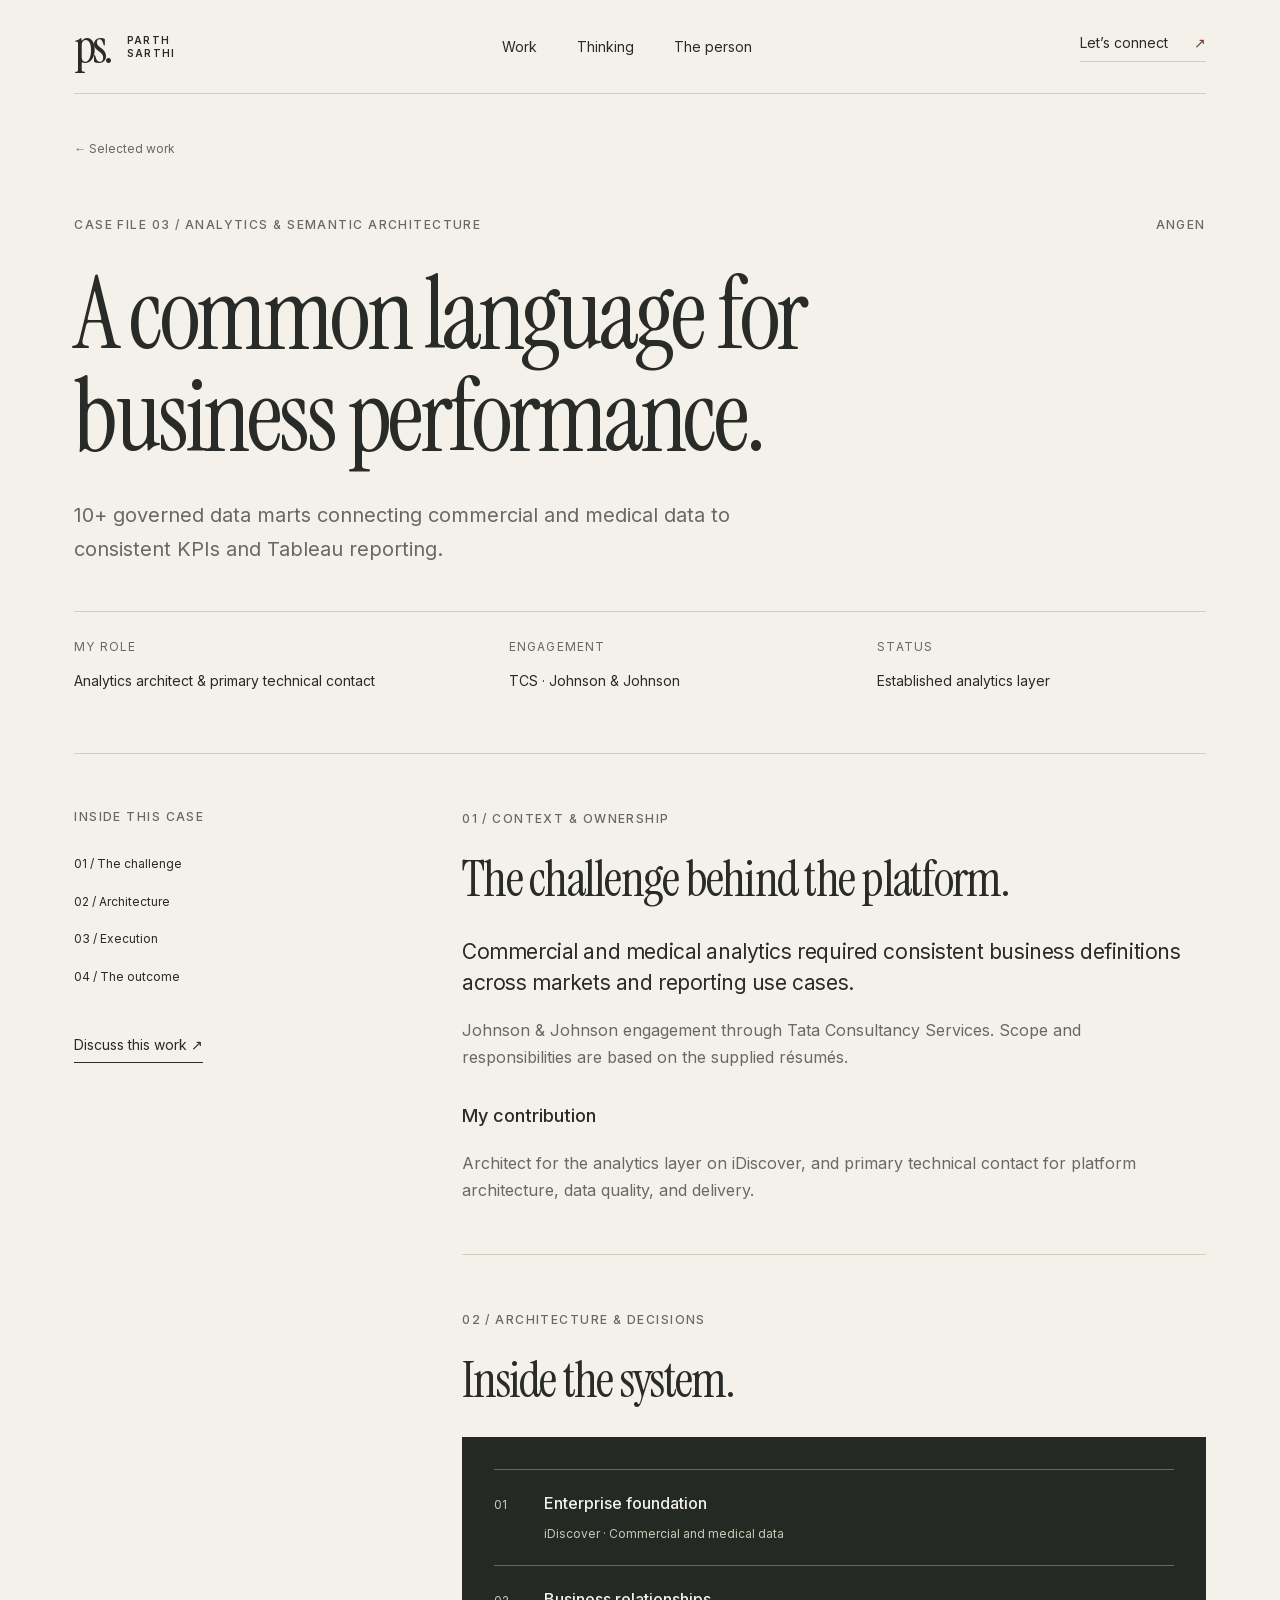
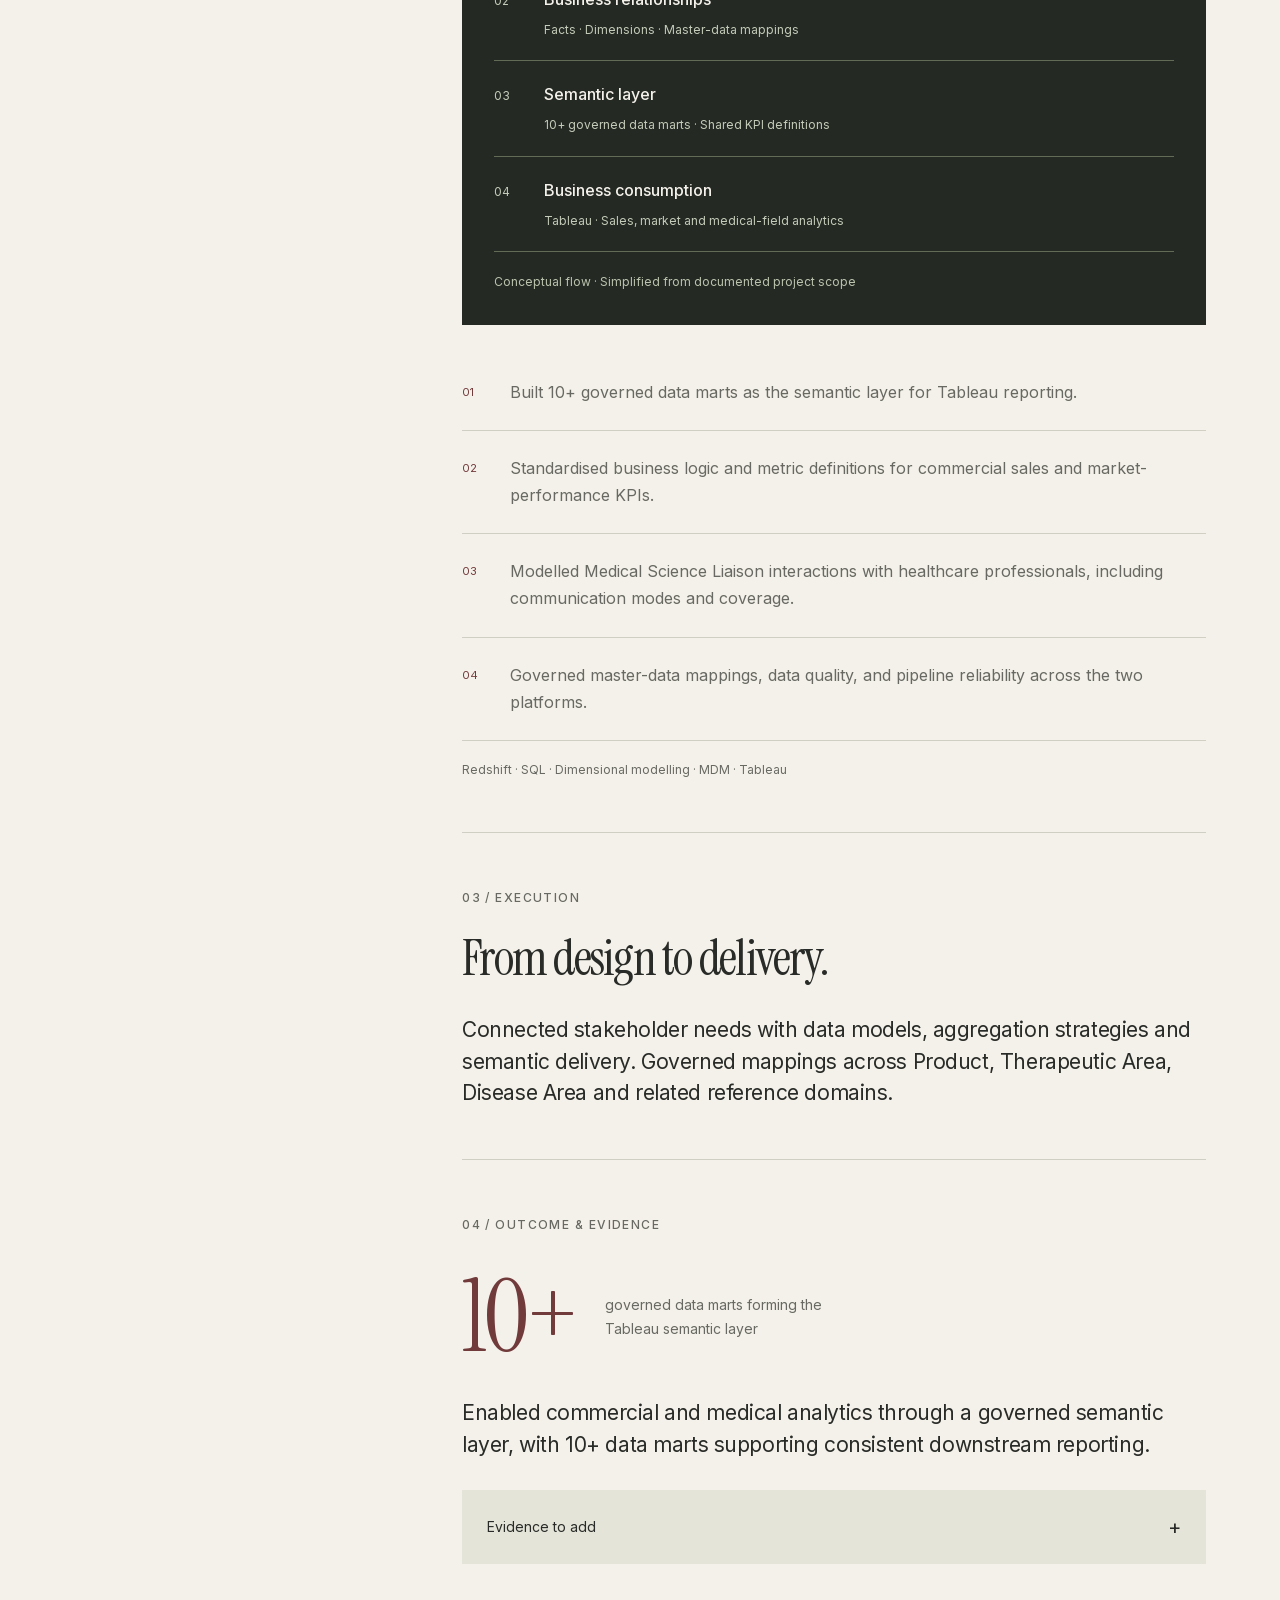
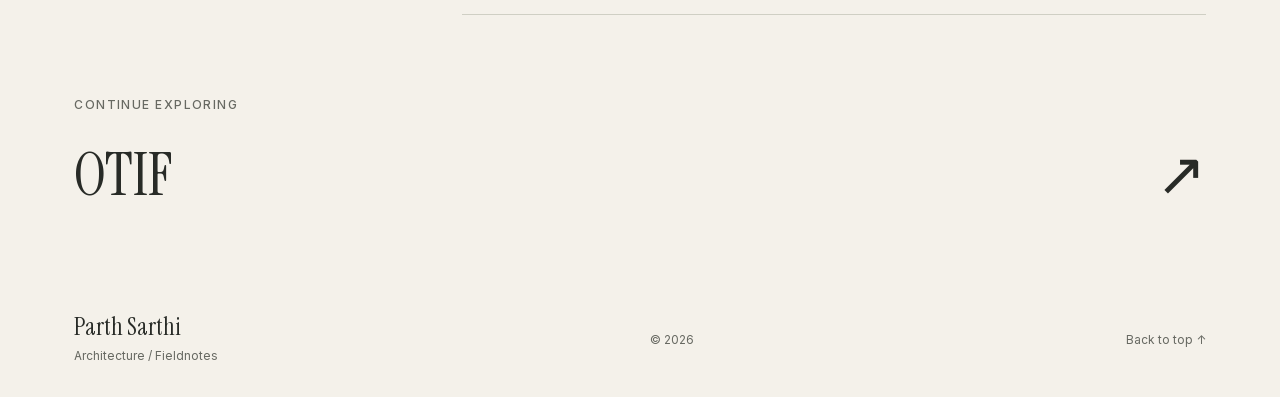
==== work/angen/index.html @ 6d257810 "Create editorial architecture portfolio with permanent case studies and content system" ====
<!doctype html>
<html lang="en"><head><meta charset="utf-8"><meta name="viewport" content="width=device-width, initial-scale=1"><title>AnGen — A common language for business performance.</title><meta name="description" content="10+ governed data marts connecting commercial and medical data to consistent KPIs and Tableau reporting."><meta name="theme-color" content="#f4f1ea"><link rel="canonical" href="https://parth-sarthi-portfolio.parthsarthi2928.chatgpt.site/work/angen/"><meta property="og:type" content="website"><meta property="og:title" content="AnGen — A common language for business performance."><meta property="og:description" content="10+ governed data marts connecting commercial and medical data to consistent KPIs and Tableau reporting."><meta property="og:url" content="https://parth-sarthi-portfolio.parthsarthi2928.chatgpt.site/work/angen/"><meta name="twitter:card" content="summary"><meta name="twitter:title" content="AnGen — A common language for business performance."><meta name="twitter:description" content="10+ governed data marts connecting commercial and medical data to consistent KPIs and Tableau reporting."><link rel="icon" href="../../assets/favicon.svg" type="image/svg+xml"><link rel="preload" href="../../assets/fonts/instrument-serif.woff2" as="font" type="font/woff2" crossorigin><link rel="stylesheet" href="../../styles.css"><script type="application/ld+json">{"@context": "https://schema.org", "@type": "Article", "headline": "AnGen \u2014 A common language for business performance.", "description": "10+ governed data marts connecting commercial and medical data to consistent KPIs and Tableau reporting.", "url": "https://parth-sarthi-portfolio.parthsarthi2928.chatgpt.site/work/angen/", "author": {"@type": "Person", "name": "Parth Sarthi", "url": "https://parth-sarthi-portfolio.parthsarthi2928.chatgpt.site"}}</script><script src="../../script.js" defer></script><noscript><style>.mobile-menu[hidden]{display:flex!important;position:static;flex-direction:column;gap:12px;padding:20px 0;width:100%}.site-header{flex-wrap:wrap}.menu-toggle,.gallery-controls,.credential-filters{display:none!important}@media(min-width:761px){.mobile-menu[hidden]{display:none!important}}</style></noscript></head><body><a class="skip-link" href="#main">Skip to content</a><header class="site-header wrap"><a class="brand" href="../../index.html" aria-label="Parth Sarthi home"><span class="monogram">ps.</span><span>PARTH<br>SARTHI</span></a><nav class="desktop-nav" aria-label="Main navigation"><a href="../../index.html#selected-work">Work</a><a href="../../index.html#architecture">Thinking</a><a href="../../index.html#person">The person</a></nav><div class="header-end"><a href="mailto:parthsarthi2928@gmail.com" class="header-contact">Let’s connect <span>↗</span></a><button class="menu-toggle" type="button" aria-controls="mobile-menu" aria-expanded="false">Menu <span>+</span></button></div><nav id="mobile-menu" class="mobile-menu" aria-label="Mobile navigation" hidden><a href="../../index.html#selected-work">Selected work</a><a href="../../index.html#architecture">Architectural thinking</a><a href="../../index.html#leadership">Leadership</a><a href="../../index.html#person">The person</a><a href="../../index.html#contact">Contact</a><a href="../../assets/Parth-Sarthi-Resume.pdf">Read résumé ↗</a></nav></header><main id="main"><div class="reading-progress" aria-hidden="true"></div><section class="case-hero wrap"><a class="back-link" href="../../index.html#selected-work">← Selected work</a><div class="case-hero-top"><span class="eyebrow">CASE FILE 03 / Analytics &amp; semantic architecture</span><span class="eyebrow">AnGen</span></div><h1>A common language for business performance.</h1><p class="case-summary">10+ governed data marts connecting commercial and medical data to consistent KPIs and Tableau reporting.</p><dl class="case-meta"><div><dt>MY ROLE</dt><dd>Analytics architect &amp; primary technical contact</dd></div><div><dt>ENGAGEMENT</dt><dd>TCS · Johnson & Johnson</dd></div><div><dt>STATUS</dt><dd>Established analytics layer</dd></div></dl></section><div class="case-body wrap"><aside class="case-index"><span class="eyebrow">INSIDE THIS CASE</span><nav aria-label="Case study sections"><a href="#context">01 / The challenge</a><a href="#architecture">02 / Architecture</a><a href="#execution">03 / Execution</a><a href="#impact">04 / The outcome</a></nav><a class="text-link" href="mailto:parthsarthi2928@gmail.com">Discuss this work ↗</a></aside><article class="case-content"><section id="context"><span class="eyebrow">01 / CONTEXT & OWNERSHIP</span><h2>The challenge behind the platform.</h2><p class="large-copy">Commercial and medical analytics required consistent business definitions across markets and reporting use cases.</p><p>Johnson &amp; Johnson engagement through Tata Consultancy Services. Scope and responsibilities are based on the supplied résumés.</p><h3>My contribution</h3><p>Architect for the analytics layer on iDiscover, and primary technical contact for platform architecture, data quality, and delivery.</p></section><section id="architecture"><span class="eyebrow">02 / ARCHITECTURE & DECISIONS</span><h2>Inside the system.</h2><figure class="case-diagram"><div class="case-flow-step"><span>01</span><div><strong>Enterprise foundation</strong><small>iDiscover · Commercial and medical data</small></div></div><div class="case-flow-step"><span>02</span><div><strong>Business relationships</strong><small>Facts · Dimensions · Master-data mappings</small></div></div><div class="case-flow-step"><span>03</span><div><strong>Semantic layer</strong><small>10+ governed data marts · Shared KPI definitions</small></div></div><div class="case-flow-step"><span>04</span><div><strong>Business consumption</strong><small>Tableau · Sales, market and medical-field analytics</small></div></div><figcaption>Conceptual flow · Simplified from documented project scope</figcaption></figure><div class="decision-list"><article><span>01</span><p>Built 10+ governed data marts as the semantic layer for Tableau reporting.</p></article><article><span>02</span><p>Standardised business logic and metric definitions for commercial sales and market-performance KPIs.</p></article><article><span>03</span><p>Modelled Medical Science Liaison interactions with healthcare professionals, including communication modes and coverage.</p></article><article><span>04</span><p>Governed master-data mappings, data quality, and pipeline reliability across the two platforms.</p></article></div><p class="case-stack">Redshift · SQL · Dimensional modelling · MDM · Tableau</p></section><section id="execution"><span class="eyebrow">03 / EXECUTION</span><h2>From design to delivery.</h2><p class="large-copy">Connected stakeholder needs with data models, aggregation strategies and semantic delivery. Governed mappings across Product, Therapeutic Area, Disease Area and related reference domains.</p></section><section id="impact"><span class="eyebrow">04 / OUTCOME & EVIDENCE</span><div class="case-impact"><strong>10+</strong><span>governed data marts forming the Tableau semantic layer</span></div><p class="large-copy">Enabled commercial and medical analytics through a governed semantic layer, with 10+ data marts supporting consistent downstream reporting.</p><details class="evidence-gap"><summary>Evidence to add <span>+</span></summary><p>This case reflects the supplied résumé. The next layer of evidence:</p><ul><li>Markets, active users and reporting teams</li><li>An anonymised KPI or semantic-model example</li><li>Reporting time saved and adoption evidence</li></ul></details></section></article></div><section class="next-case wrap"><span class="eyebrow">CONTINUE EXPLORING</span><a href="../otif/"><span>OTIF</span><span>↗</span></a></section>
</main><footer class="site-footer wrap"><a class="footer-brand" href="../../index.html">Parth Sarthi<span>Architecture / Fieldnotes</span></a><span>© <span data-year>2026</span></span><a href="#main">Back to top ↑</a></footer></body></html>
---- styles.css ----
@font-face {
  font-family:Instrument Serif;
  src:url('assets/fonts/instrument-serif.woff2') format('woff2');
  font-weight:400;
  font-style:normal;
  font-display:swap
}
@font-face {
  font-family:Instrument Serif;
  src:url('assets/fonts/instrument-serif-italic.woff2') format('woff2');
  font-weight:400;
  font-style:italic;
  font-display:swap
}
@font-face {
  font-family:Inter;
  src:url('assets/fonts/inter.woff2') format('woff2');
  font-weight:100 900;
  font-style:normal;
  font-display:swap
}
:root {
  --paper:#f4f1ea;
  --ink:#282b27;
  --muted:#676962;
  --line:#cfcfc4;
  --accent:#713a3b;
  --pale:#e5e4d9;
  --dark:#242923;
  --serif:'Instrument Serif',Georgia,serif;
  --sans:Inter,'Helvetica Neue',Arial,sans-serif;
  --gutter:clamp(24px,5.8vw,100px);
  --max:1400px
}
* {
  box-sizing:border-box
}
html {
  scroll-behavior:smooth;
  scroll-padding-top:32px
}
body {
  background:var(--paper);
  color:var(--ink);
  margin:0;
  font-family:var(--sans);
  font-size:16px;
  line-height:1.7;
  -webkit-font-smoothing:antialiased
}
a {
  color:inherit;
  text-decoration:none
}
button {
  font:inherit;
  color:inherit;
  cursor:pointer
}
button,a {
  touch-action:manipulation
}
button:disabled {
  opacity:.4;
  cursor:default
}
img {
  display:block;
  max-width:100%;
  height:auto
}
h1,h2,h3,h4,p,figure {
  margin:0
}
h1,h2,h3 {
  font-weight:400
}
h1,h2 {
  font-family:var(--serif);
  letter-spacing:-.035em;
  line-height:1.02
}
em {
  font-weight:400
}
p {
  max-width:70ch
}
a:focus-visible,button:focus-visible,summary:focus-visible,[tabindex]:focus-visible {
  outline:2px solid var(--accent);
  outline-offset:6px
}
::selection {
  background:#d9bbad;
  color:var(--ink)
}
[hidden] {
  display:none!important
}
.wrap {
  max-width:var(--max);
  width:calc(100% - var(--gutter)*2);
  margin-inline:auto
}
.eyebrow {
  font-size:11px;
  line-height:1.5;
  letter-spacing:.12em;
  font-weight:500;
  text-transform:uppercase
}
.site-header {
  display:flex;
  align-items:center;
  justify-content:space-between;
  padding:27px 0;
  gap:30px;
  border-bottom:1px solid var(--line);
  position:relative;
  z-index:20
}
.brand {
  display:flex;
  align-items:center;
  gap:16px
}
.monogram {
  font-family:var(--serif);
  font-size:49px;
  letter-spacing:-.07em;
  line-height:.8
}
.brand>span:last-child {
  font-size:10px;
  line-height:1.3;
  letter-spacing:.12em;
  font-weight:600
}
.desktop-nav {
  display:flex;
  gap:40px;
  font-size:13px
}
.desktop-nav a {
  position:relative
}
.desktop-nav a::after {
  content:'';
  position:absolute;
  bottom:-6px;
  left:0;
  width:0;
  height:1px;
  background:var(--accent);
  transition:width .2s
}
.desktop-nav a:hover::after {
  width:100%
}
.header-contact {
  font-size:13px;
  border-bottom:1px solid var(--line);
  padding-bottom:6px
}
.header-contact span {
  padding-left:22px;
  color:var(--accent)
}
.header-end {
  display:flex;
  gap:20px;
  align-items:center
}
.menu-toggle {
  display:none
}
.hero {
  padding-top:35px
}
.hero-index {
  display:flex;
  justify-content:space-between;
  gap:25px;
  color:var(--muted)
}
.hero-index>.eyebrow:last-child {
  font-size:10px
}
.hero-layout {
  display:grid;
  grid-template-columns:1.65fr 1fr;
  gap:7%;
  align-items:center;
  padding-top:48px
}
.hero h1 {
  font-size:clamp(76px,8.9vw,142px);
  line-height:.91;
  letter-spacing:-.035em;
  max-width:800px
}
.hero h1 em {
  color:var(--accent)
}
.hero-description {
  display:flex;
  gap:25px;
  align-items:flex-start;
  margin:35px 0 28px;
  max-width:545px
}
.small-rule {
  width:34px;
  height:1px;
  background:var(--accent);
  flex-shrink:0;
  margin-top:13px
}
.hero-description p {
  font-size:16px;
  color:var(--muted);
  line-height:1.75
}
.hero-actions {
  display:flex;
  align-items:center;
  gap:30px;
  margin-left:59px
}
.button {
  display:inline-flex;
  align-items:center;
  justify-content:space-between;
  gap:45px;
  padding:15px 20px;
  font-size:13px;
  line-height:1.4;
  min-height:48px;
  transition:background .2s,transform .2s
}
.button.dark {
  background:var(--ink);
  color:var(--paper)
}
.button.light {
  background:var(--paper);
  color:var(--ink)
}
.button:hover {
  transform:translateY(-2px)
}
.button.dark:hover {
  background:var(--accent)
}
.text-link {
  font-size:13px;
  border-bottom:1px solid currentColor;
  display:inline-flex;
  gap:28px;
  align-items:center;
  padding:7px 0;
  line-height:1.5
}
.text-link:hover {
  color:var(--accent)
}
.hero-aside {
  padding-top:12px
}
.portrait-slot {
  aspect-ratio:4/5;
  background:var(--pale);
  padding:25px;
  display:flex;
  flex-direction:column;
  justify-content:space-between;
  position:relative;
  overflow:hidden;
  border-top:1px solid #b9bbad;
  border-bottom:1px solid #b9bbad
}
.slot-top {
  display:flex;
  justify-content:space-between;
  font-size:9px;
  color:var(--muted);
  gap:10px
}
.slot-top .eyebrow {
  font-size:9px
}
.portrait-monogram {
  position:absolute;
  inset:0;
  display:flex;
  align-items:center;
  justify-content:center;
  font-family:var(--serif);
  font-size:clamp(140px,21vw,330px);
  line-height:1;
  color:#bec1b1;
  letter-spacing:-.18em;
  transform:translateX(-.06em)
}
.portrait-monogram>span {
  font-style:italic;
  transform:translateY(.12em)
}
.slot-bottom {
  z-index:1;
  display:flex;
  align-items:flex-end;
  justify-content:space-between;
  gap:15px
}
.slot-bottom p {
  font-family:var(--serif);
  font-size:27px;
  line-height:1.12
}
.placeholder-label {
  font-size:8px;
  letter-spacing:.1em;
  line-height:1.6;
  max-width:120px;
  color:var(--muted)
}
.hero-role {
  display:flex;
  gap:25px;
  align-items:flex-start;
  padding:20px 0
}
.hero-role .eyebrow {
  font-size:9px;
  max-width:85px;
  padding-top:3px
}
.hero-role p {
  font-size:12px;
  line-height:1.65
}
.hero-role p span {
  color:var(--muted)
}
.hero-foot {
  display:flex;
  justify-content:space-between;
  align-items:flex-end;
  padding:48px 0 30px
}
.hero-foot>p {
  font-size:11px;
  line-height:1.6;
  color:var(--muted)
}
.scroll-cue {
  display:flex;
  align-items:center;
  gap:36px
}
.scroll-cue>span:last-child {
  font-size:25px
}
.scroll-cue .eyebrow {
  font-size:9px
}
.evidence-band {
  border-top:1px solid var(--line);
  border-bottom:1px solid var(--line);
  margin-top:0
}
.evidence-grid {
  display:grid;
  grid-template-columns:repeat(3,1fr);
  padding:33px 0
}
.evidence-grid>div {
  display:flex;
  align-items:center;
  gap:25px;
  padding-right:30px
}
.evidence-grid>div+div {
  border-left:1px solid var(--line);
  padding-left:35px
}
.evidence-grid strong {
  font-family:var(--serif);
  font-size:55px;
  line-height:1;
  letter-spacing:-.035em;
  font-weight:400;
  white-space:nowrap
}
.evidence-grid strong span {
  font-size:.65em;
  color:var(--accent)
}
.evidence-grid p {
  font-size:11px;
  line-height:1.6;
  color:var(--muted)
}
.section {
  padding-top:115px;
  padding-bottom:115px
}
.section-heading {
  display:grid;
  grid-template-columns:.8fr 2fr 1fr;
  gap:35px;
  align-items:start;
  margin-bottom:55px
}
.section-heading>.eyebrow {
  color:var(--muted);
  padding-top:12px
}
.section-heading h2 {
  font-size:clamp(43px,4.7vw,74px)
}
.section-heading h2 em {
  color:var(--accent)
}
.section-heading>p {
  font-size:13px;
  color:var(--muted);
  padding-top:12px;
  line-height:1.8
}
.project-feature {
  display:grid;
  grid-template-columns:1fr 1.05fr;
  gap:55px;
  border-top:1px solid var(--line);
  padding:40px 0 50px;
  align-items:center
}
.project-feature:nth-of-type(even) {
  grid-template-columns:1.05fr 1fr
}
.project-feature:nth-of-type(even) .project-graphic {
  order:2
}
.project-feature:nth-of-type(even) .project-info {
  order:1
}
.project-info {
  padding:20px 0
}
.project-kicker {
  display:flex;
  align-items:center;
  gap:18px;
  color:var(--muted)
}
.project-kicker>span:first-child {
  font-family:var(--serif);
  font-size:24px;
  color:var(--accent)
}
.project-kicker .eyebrow {
  font-size:10px
}
.project-info h3 {
  font-family:var(--serif);
  font-size:clamp(36px,3.6vw,56px);
  letter-spacing:-.025em;
  line-height:1.08;
  margin:23px 0
}
.project-info>p {
  font-size:14px;
  color:var(--muted);
  max-width:460px;
  line-height:1.8
}
.project-info .project-name {
  font-size:11px;
  letter-spacing:.04em;
  margin:25px 0 12px;
  color:var(--ink)
}
.project-info .text-link {
  margin-top:8px
}
.project-graphic {
  min-height:370px;
  aspect-ratio:1.22;
  position:relative;
  display:flex;
  flex-direction:column;
  justify-content:center;
  padding:32px;
  overflow:hidden
}
.graphic-label {
  position:absolute;
  top:24px;
  left:28px;
  font-size:9px;
  letter-spacing:.1em
}
.graphic-caption {
  position:absolute;
  bottom:20px;
  left:28px;
  font-size:9px;
  color:inherit;
  opacity:.8
}
.graphic-platform {
  background:var(--dark);
  color:var(--paper)
}
.platform-map {
  display:grid;
  grid-template-columns:1fr 26px 1.2fr;
  gap:12px;
  align-items:center
}
.domain-stack {
  display:flex;
  flex-direction:column;
  gap:12px
}
.domain-stack span {
  border-bottom:1px solid #64695e;
  padding:10px 0;
  font-size:11px;
  color:#d7d8cd
}
.platform-core {
  border:1px solid #73786b;
  padding:26px 15px;
  text-align:center
}
.platform-core strong {
  font-family:var(--serif);
  font-size:34px;
  font-weight:400
}
.platform-core p {
  font-size:10px;
  margin-top:10px;
  color:#cbcec0
}
.flow-arrow {
  color:#b6bea5
}
.platform-out {
  border-top:1px solid #73786b;
  margin-top:22px;
  padding-top:18px;
  display:flex;
  justify-content:space-between;
  font-size:11px;
  color:#d7d8cd
}
.graphic-modern {
  background:#d7dccf;
  color:var(--ink)
}
.modern-line {
  position:relative;
  padding:15px 0
}
.modern-line>div {
  display:grid;
  grid-template-columns:34px 1fr;
  column-gap:16px;
  padding:17px 0;
  align-items:center;
  border-bottom:1px solid #aeb6a4
}
.modern-line>div>span {
  font-size:10px;
  color:var(--muted)
}
.modern-line strong {
  font-family:var(--serif);
  font-size:32px;
  font-weight:400;
  line-height:1.1
}
.modern-line small {
  grid-column:2;
  font-size:10px;
  color:var(--muted);
  margin-top:8px
}
.modern-line>div:last-child {
  border:0;
  color:var(--accent)
}
.graphic-analytics {
  background:#e4d7ce;
  color:#4e3933
}
.semantic-map {
  text-align:center
}
.semantic-map>p {
  font-size:11px;
  margin-bottom:20px
}
.semantic-marts {
  display:grid;
  grid-template-columns:repeat(5,1fr);
  gap:7px;
  margin:0 auto;
  width:90%;
  max-width:330px
}
.semantic-marts span {
  height:40px;
  border:1px solid #bda294;
  display:flex;
  align-items:center;
  justify-content:center;
  font-family:var(--serif);
  font-size:19px
}
.semantic-map>strong {
  font-family:var(--serif);
  font-size:55px;
  line-height:1;
  display:block;
  font-weight:400;
  margin-top:22px
}
.semantic-map>small {
  font-size:10px
}
.secondary-work {
  display:grid;
  grid-template-columns:1fr 2fr auto;
  align-items:center;
  gap:25px;
  border-top:1px solid var(--line);
  border-bottom:1px solid var(--line);
  padding:28px 0
}
.secondary-work .eyebrow {
  font-size:9px;
  color:var(--muted)
}
.secondary-work>span:nth-child(2) {
  font-family:var(--serif);
  font-size:27px;
  line-height:1.2
}
.secondary-work>span:last-child {
  font-size:27px;
  color:var(--accent)
}
.systems-section {
  background:var(--dark);
  color:var(--paper)
}
.systems-section .section-heading>.eyebrow,.systems-section .section-heading>p {
  color:#bcc1b4
}
.systems-section .section-heading h2 em {
  color:#c8cfb9
}
.system-explorer {
  display:grid;
  grid-template-columns:.95fr 1.25fr;
  gap:9%;
  margin-top:65px
}
.system-steps {
  display:flex;
  flex-direction:column
}
.system-steps a {
  display:grid;
  grid-template-columns:30px 1fr 20px;
  align-items:center;
  column-gap:16px;
  border-top:1px solid #5a6153;
  padding:22px 0;
  transition:color .2s,opacity .2s
}
.system-steps a:last-child {
  border-bottom:1px solid #5a6153
}
.system-steps a>span {
  font-size:10px;
  color:#bfc5b4;
  grid-row:1/3
}
.system-steps strong {
  font-family:var(--serif);
  font-weight:400;
  font-size:35px;
  line-height:1.1
}
.system-steps small {
  grid-column:2;
  font-size:11px;
  color:#bfc5b4;
  margin-top:7px
}
.system-steps b {
  grid-column:3;
  grid-row:1/3;
  font-weight:400;
  color:#bfc5b4;
  font-size:21px
}
.system-steps a[aria-current=true] {
  color:#e3e9d4
}
.system-steps a[aria-current=true] b {
  transform:rotate(45deg)
}
.system-explorer.enhanced .system-steps a:not([aria-current=true]) {
  opacity:.55
}
.system-explorer.enhanced .system-steps a:hover {
  opacity:1
}
.system-panels {
  min-height:395px
}
.system-panels article {
  padding:22px 0 35px;
  border-top:1px solid #5a6153
}
.system-panels .eyebrow {
  font-size:10px;
  color:#bdc5b0
}
.system-panels h3 {
  font-family:var(--serif);
  font-size:44px;
  line-height:1.08;
  margin:27px 0 23px;
  letter-spacing:-.015em
}
.system-panels article>p {
  font-size:14px;
  color:#c2c8ba;
  line-height:1.85
}
.mini-flow {
  display:flex;
  gap:12px;
  align-items:center;
  margin:35px 0;
  justify-content:space-between;
  font-size:11px
}
.mini-flow>span:nth-child(odd) {
  border:1px solid #626b56;
  padding:12px 10px;
  flex:1;
  text-align:center
}
.tool-context {
  font-size:11px!important;
  padding-top:15px;
  border-top:1px solid #5a6153
}
.tool-context>span {
  color:#aeb8a2;
  font-size:10px
}
.diagram-note {
  font-size:10px;
  color:#b1b9a6;
  margin-top:32px
}
.leadership .section-heading {
  grid-template-columns:.8fr 3.2fr
}
.leadership-layout {
  display:grid;
  grid-template-columns:1fr 1fr;
  gap:10%;
  margin-top:60px
}
.leadership-scale {
  border-top:1px solid var(--line);
  padding-top:25px
}
.leadership-scale>strong {
  font-family:var(--serif);
  font-size:150px;
  font-weight:400;
  line-height:1;
  letter-spacing:-.05em;
  display:block;
  margin-top:24px
}
.leadership-scale>strong>span {
  font-size:30px;
  letter-spacing:-.01em;
  margin-left:18px;
  color:var(--muted)
}
.leadership-scale>p {
  font-size:15px;
  max-width:290px;
  margin:14px 0
}
.scope-note {
  font-size:10px;
  color:var(--muted);
  display:block;
  margin-top:20px
}
.large-copy {
  font-size:22px;
  line-height:1.5;
  letter-spacing:-.02em
}
.leadership-copy>p:nth-child(2) {
  font-size:14px;
  color:var(--muted);
  margin-top:20px
}
.leadership-practices {
  margin-top:30px
}
.leadership-practices details {
  border-top:1px solid var(--line);
  padding:17px 0
}
.leadership-practices details:last-child {
  border-bottom:1px solid var(--line)
}
summary {
  cursor:pointer;
  list-style:none;
  display:flex;
  justify-content:space-between;
  align-items:center;
  gap:20px;
  font-size:14px
}
summary::-webkit-details-marker {
  display:none
}
summary>span {
  font-size:20px;
  font-weight:400
}
details[open]>summary>span {
  transform:rotate(45deg)
}
.leadership-practices details p {
  font-size:13px;
  color:var(--muted);
  padding:15px 25px 0 0
}
.journey {
  display:grid;
  grid-template-columns:repeat(4,1fr);
  gap:30px;
  margin-top:85px
}
.journey article {
  border-top:1px solid var(--line);
  padding-top:23px
}
.journey .eyebrow {
  color:var(--accent)
}
.journey h3 {
  font-size:15px;
  font-weight:500;
  line-height:1.4;
  margin:20px 0 12px
}
.journey p {
  font-size:12px;
  color:var(--muted);
  line-height:1.8
}
.person-section {
  background:#e8e6de
}
.person-section .section-heading {
  grid-template-columns:.8fr 3.2fr
}
.person-layout {
  display:grid;
  grid-template-columns:1fr 1fr;
  gap:10%;
  align-items:start;
  margin-top:55px
}
.academic-note {
  border-top:1px solid #c0c2b5;
  padding-top:20px
}
.academic-top {
  display:flex;
  justify-content:space-between;
  align-items:center
}
.academic-top .eyebrow {
  font-size:10px;
  color:var(--muted)
}
.academic-number {
  font-family:var(--serif);
  font-size:63px;
  color:var(--accent);
  line-height:1
}
.academic-note h3 {
  font-family:var(--serif);
  font-size:55px;
  line-height:1.07;
  letter-spacing:-.025em;
  margin:15px 0 25px
}
.academic-note>p {
  font-size:15px;
  color:var(--muted);
  line-height:1.8
}
.context-note {
  border-left:1px solid #a8ad9b;
  padding-left:23px;
  margin-top:30px
}
.context-note h4 {
  font-size:12px;
  font-weight:600;
  margin-bottom:12px
}
.context-note p {
  font-size:12px;
  color:var(--muted);
  margin-bottom:12px;
  line-height:1.8
}
.context-note .text-link {
  font-size:11px
}
.education-line {
  font-size:11px!important;
  border-top:1px solid #c0c2b5;
  margin-top:30px;
  padding-top:20px;
  line-height:1.9!important
}
.personal-fieldnote {
  padding-top:34px
}
.fieldnote-slot {
  aspect-ratio:3/2;
  background:#d4d4c6;
  display:flex;
  flex-direction:column;
  justify-content:space-between;
  padding:25px;
  border-left:1px solid #a4a896;
  color:#56604d
}
.fieldnote-slot>.eyebrow {
  font-size:9px
}
.fieldnote-slot>p {
  font-family:var(--serif);
  font-size:clamp(34px,4vw,60px);
  line-height:.98;
  letter-spacing:-.03em;
  padding:22px 0
}
.fieldnote-slot>div {
  display:flex;
  justify-content:space-between;
  gap:20px;
  align-items:flex-end
}
.fieldnote-slot .placeholder-label {
  max-width:220px;
  color:#58604f
}
.fieldnote-slot>div>span:last-child {
  font-size:10px
}
.personal-fieldnote h3 {
  font-family:var(--serif);
  font-size:34px;
  line-height:1.2;
  margin-top:28px
}
.fieldnote-intro {
  font-size:14px;
  color:var(--muted);
  margin-top:15px
}
.draft-note {
  font-size:10px;
  color:var(--muted);
  margin-top:22px;
  padding-left:15px;
  border-left:1px solid #a8ad9b;
  line-height:1.8
}
.learning .section-heading {
  grid-template-columns:.8fr 3.2fr
}
.gallery-toolbar {
  display:flex;
  align-items:center;
  justify-content:space-between;
  margin:55px 0 25px;
  gap:15px
}
.credential-filters {
  display:flex;
  gap:25px
}
.credential-filters button {
  border:0;
  background:none;
  padding:10px 0;
  font-size:12px;
  color:var(--muted);
  border-bottom:1px solid transparent
}
.credential-filters button[aria-pressed=true] {
  border-color:var(--accent);
  color:var(--accent)
}
.gallery-controls {
  display:flex;
  gap:10px
}
.gallery-controls button {
  background:none;
  border:1px solid var(--line);
  width:42px;
  height:42px;
  font-size:20px
}
.credential-gallery {
  display:flex;
  gap:25px;
  overflow-x:auto;
  scroll-snap-type:x mandatory;
  padding:0 0 22px;
  scrollbar-width:thin;
  scrollbar-color:#babcae transparent;
  overscroll-behavior-x:contain
}
.credential-card {
  flex:0 0 31.5%;
  min-width:250px;
  border-top:1px solid var(--ink);
  padding:24px 0 15px;
  scroll-snap-align:start;
  display:flex;
  flex-direction:column;
  min-height:260px
}
.credential-card>.eyebrow {
  font-size:10px;
  color:var(--muted)
}
.credential-card h3 {
  font-family:var(--serif);
  font-size:35px;
  line-height:1.1;
  margin:27px 0 20px;
  max-width:240px
}
.credential-card>p {
  font-size:11px;
  color:var(--muted);
  margin-top:auto
}
.credential-bottom {
  display:flex;
  justify-content:space-between;
  border-top:1px solid var(--line);
  padding-top:13px;
  margin-top:20px;
  font-size:10px;
  color:var(--muted)
}
.credential-status {
  font-size:10px;
  color:var(--muted);
  margin-top:15px
}
.contact-section {
  background:var(--accent);
  color:var(--paper);
  padding:55px 0 65px
}
.contact-top {
  display:flex;
  justify-content:space-between;
  gap:20px
}
.contact-top .eyebrow {
  font-size:10px;
  color:#ded2c6
}
.contact-section h2 {
  font-size:clamp(65px,8.4vw,130px);
  line-height:.98;
  margin:60px 0 50px
}
.contact-section h2 em {
  color:#dbc8b6
}
.contact-bottom {
  display:flex;
  align-items:center;
  justify-content:space-between;
  gap:35px
}
.contact-bottom>p {
  font-size:13px;
  color:#e3d6cb;
  line-height:1.8
}
.contact-bottom>div {
  display:flex;
  align-items:center;
  gap:35px
}
.contact-bottom .text-link:hover {
  color:#e3d6cb
}
.contact-email {
  display:inline-block;
  font-size:12px;
  margin-top:35px;
  color:#e3d6cb
}
.site-footer {
  display:flex;
  align-items:center;
  justify-content:space-between;
  gap:20px;
  padding:30px 0;
  font-size:11px;
  color:var(--muted)
}
.footer-brand {
  font-family:var(--serif);
  font-size:24px;
  line-height:1.2;
  color:var(--ink)
}
.footer-brand>span {
  display:block;
  font-family:var(--sans);
  font-size:9px;
  line-height:1.8;
  color:var(--muted);
  margin-top:3px
}
.skip-link {
  position:fixed;
  top:-90px;
  left:20px;
  background:var(--ink);
  color:white;
  padding:12px;
  z-index:100
}
.skip-link:focus {
  top:10px
}
.case-hero {
  padding:40px 0 60px
}
.back-link {
  font-size:12px;
  color:var(--muted)
}
.case-hero-top {
  display:flex;
  justify-content:space-between;
  gap:30px;
  margin-top:55px;
  color:var(--muted)
}
.case-hero h1 {
  font-size:clamp(65px,7.8vw,116px);
  max-width:1000px;
  margin:30px 0;
  line-height:1.02
}
.case-summary {
  font-size:20px;
  color:var(--muted);
  max-width:710px
}
.case-meta {
  display:grid;
  grid-template-columns:1.2fr 1fr 1fr;
  gap:40px;
  border-top:1px solid var(--line);
  padding-top:25px;
  margin:45px 0 0
}
.case-meta dt {
  font-size:10px;
  letter-spacing:.1em;
  color:var(--muted)
}
.case-meta dd {
  margin:12px 0 0;
  font-size:13px
}
.case-body {
  display:grid;
  grid-template-columns:1fr 2.6fr;
  gap:9%;
  border-top:1px solid var(--line)
}
.case-index {
  position:sticky;
  top:40px;
  align-self:start;
  padding-top:48px
}
.case-index>.eyebrow {
  font-size:10px;
  color:var(--muted)
}
.case-index nav {
  display:flex;
  flex-direction:column;
  gap:17px;
  margin:25px 0 40px;
  font-size:12px
}
.case-content>section {
  padding:50px 0;
  border-bottom:1px solid var(--line)
}
.case-content>section>.eyebrow {
  color:var(--muted);
  font-size:10px
}
.case-content h2 {
  font-size:50px;
  line-height:1.05;
  margin:22px 0 30px
}
.case-content h3 {
  font-size:18px;
  font-weight:500;
  margin:30px 0 15px
}
.case-content p {
  color:var(--muted);
  margin-top:18px
}
.case-content .large-copy {
  font-size:21px;
  color:var(--ink)
}
.case-diagram {
  background:var(--dark);
  color:var(--paper);
  padding:32px;
  margin:30px 0
}
.case-flow-step {
  display:grid;
  grid-template-columns:35px 1fr;
  gap:15px;
  border-top:1px solid #626b56;
  padding:20px 0
}
.case-flow-step>span {
  font-size:10px;
  color:#c4cbb8;
  padding-top:5px
}
.case-flow-step strong {
  font-size:16px;
  font-weight:500
}
.case-flow-step small {
  display:block;
  font-size:11px;
  color:#c4cbb8;
  margin-top:7px
}
.case-diagram figcaption {
  font-size:9px;
  color:#bbc3ad;
  border-top:1px solid #626b56;
  padding-top:20px
}
.decision-list article {
  display:grid;
  grid-template-columns:28px 1fr;
  gap:20px;
  padding:24px 0;
  border-bottom:1px solid var(--line)
}
.decision-list article>span {
  font-size:11px;
  color:var(--accent);
  padding-top:4px
}
.decision-list p {
  margin:0;
  font-size:15px
}
.case-stack {
  font-size:12px;
  line-height:1.9
}
.case-impact {
  display:flex;
  align-items:center;
  gap:30px;
  margin:30px 0
}
.case-impact strong {
  font-family:var(--serif);
  font-size:100px;
  line-height:1;
  font-weight:400;
  color:var(--accent);
  letter-spacing:-.04em
}
.case-impact span {
  font-size:14px;
  max-width:250px;
  color:var(--muted)
}
.evidence-gap {
  background:var(--pale);
  padding:20px 25px;
  margin-top:30px
}
.evidence-gap p,.evidence-gap li {
  font-size:13px;
  color:var(--muted)
}
.evidence-gap ul {
  padding-left:20px
}
.next-case {
  padding:75px 0
}
.next-case>.eyebrow {
  color:var(--muted)
}
.next-case>a {
  display:flex;
  justify-content:space-between;
  gap:30px;
  align-items:center;
  font-family:var(--serif);
  font-size:60px;
  line-height:1.1;
  margin-top:25px
}
.reading-progress {
  position:fixed;
  top:0;
  left:0;
  height:2px;
  background:var(--accent);
  width:0;
  z-index:50
}
.mobile-menu {
  display:none
}
@media(min-width:1500px) {
  .hero-layout {
    padding-top:65px
  }
  .hero h1 {
    font-size:145px
  }
  .hero-aside {
    max-width:425px
  }
  .hero-foot {
    padding-top:65px
  }
  .hero-description p {
    font-size:17px
  }
}
@media(max-width:1150px) {
  :root {
    --gutter:40px
  }
  .section-heading {
    grid-template-columns:.8fr 2.6fr
  }
  .section-heading>p {
    grid-column:2;
    max-width:480px;
    padding:0;
    margin-top:-15px
  }
  .hero h1 {
    font-size:clamp(70px,9.7vw,115px)
  }
  .hero-layout {
    gap:5%;
    grid-template-columns:1.5fr 1fr
  }
  .hero-index>.eyebrow:last-child {
    display:none
  }
  .hero-role {
    display:block
  }
  .hero-role .eyebrow {
    max-width:none
  }
  .hero-role p {
    margin-top:8px
  }
  .evidence-grid>div {
    gap:16px;
    padding-right:20px
  }
  .evidence-grid>div+div {
    padding-left:20px
  }
  .evidence-grid strong {
    font-size:46px
  }
  .evidence-grid p {
    font-size:10px
  }
  .project-feature,.project-feature:nth-of-type(even) {
    gap:35px;
    grid-template-columns:1fr 1fr
  }
  .project-graphic {
    min-height:340px;
    padding:26px;
    aspect-ratio:1
  }
  .project-info h3 {
    font-size:41px
  }
  .project-kicker .eyebrow {
    font-size:9px
  }
  .platform-core {
    padding:22px 9px
  }
  .platform-core strong {
    font-size:28px
  }
  .domain-stack span {
    font-size:10px
  }
  .system-explorer {
    gap:6%;
    grid-template-columns:1fr 1.15fr
  }
  .system-panels h3 {
    font-size:39px
  }
  .mini-flow {
    gap:7px;
    font-size:9px
  }
  .leadership-scale>strong {
    font-size:130px
  }
  .person-layout {
    gap:7%
  }
  .academic-note h3 {
    font-size:46px
  }
  .contact-bottom>div {
    gap:22px
  }
  .hero-description {
    gap:18px
  }
  .hero-actions {
    margin-left:52px;
    gap:20px
  }
  .journey {
    gap:22px
  }
  .case-body {
    gap:6%;
    grid-template-columns:1fr 2.7fr
  }
}
@media(max-width:760px) {
  :root {
    --gutter:24px
  }
  .site-header {
    padding:22px 0;
    gap:15px
  }
  .monogram {
    font-size:42px
  }
  .brand {
    gap:12px
  }
  .brand>span:last-child {
    font-size:9px
  }
  .desktop-nav {
    display:none
  }
  .header-contact {
    display:none
  }
  .menu-toggle {
    display:flex;
    align-items:center;
    gap:15px;
    background:none;
    border:0;
    padding:10px 0;
    font-size:12px;
    min-height:44px
  }
  .menu-toggle>span {
    font-size:21px;
    line-height:1
  }
  .menu-toggle[aria-expanded=true]>span {
    transform:rotate(45deg)
  }
  .mobile-menu:not([hidden]) {
    display:flex;
    flex-direction:column;
    position:absolute;
    top:100%;
    left:calc(-1*var(--gutter));
    right:calc(-1*var(--gutter));
    padding:20px var(--gutter) 30px;
    background:var(--paper);
    border-bottom:1px solid var(--line);
    box-shadow:0 18px 25px #2527220d
  }
  .mobile-menu a {
    padding:10px 0;
    border-bottom:1px solid var(--line);
    font-size:17px
  }
  .mobile-menu a:last-child {
    font-size:13px;
    padding-top:20px;
    border:0
  }
  .hero {
    padding-top:27px
  }
  .hero-index .eyebrow {
    font-size:9px;
    max-width:270px;
    line-height:1.7
  }
  .hero-layout {
    grid-template-columns:1fr;
    gap:35px;
    padding-top:30px
  }
  .hero h1 {
    font-size:clamp(74px,17.5vw,128px);
    line-height:.92;
    letter-spacing:-.04em
  }
  .hero-description {
    gap:15px;
    margin:27px 0 25px;
    max-width:470px
  }
  .small-rule {
    width:22px
  }
  .hero-description p {
    font-size:14px;
    line-height:1.8
  }
  .hero-actions {
    margin-left:37px;
    gap:27px
  }
  .button {
    gap:32px;
    font-size:12px;
    padding:14px 18px
  }
  .text-link {
    font-size:12px
  }
  .hero-aside {
    display:grid;
    grid-template-columns:1fr .82fr;
    align-items:end;
    gap:25px;
    padding-top:0
  }
  .portrait-slot {
    aspect-ratio:1.1;
    padding:15px;
    min-height:180px
  }
  .portrait-monogram {
    font-size:155px
  }
  .slot-top>.eyebrow {
    font-size:7px
  }
  .slot-top>span:last-child {
    display:none
  }
  .slot-bottom {
    display:block
  }
  .slot-bottom>p {
    font-size:19px
  }
  .slot-bottom .placeholder-label {
    display:block;
    font-size:6px;
    margin-top:7px;
    max-width:none
  }
  .hero-role {
    padding:0 0 3px
  }
  .hero-role .eyebrow {
    font-size:8px;
    line-height:1.7
  }
  .hero-role p {
    font-size:10px;
    line-height:1.8;
    margin-top:12px
  }
  .hero-foot {
    padding:28px 0 23px
  }
  .hero-foot>p {
    display:none
  }
  .scroll-cue {
    justify-content:space-between;
    width:100%
  }
  .scroll-cue>.eyebrow {
    font-size:8px
  }
  .scroll-cue>span:last-child {
    font-size:20px
  }
  .evidence-grid {
    padding:22px 0;
    gap:17px
  }
  .evidence-grid>div {
    display:block;
    padding:0!important;
    border:0!important
  }
  .evidence-grid strong {
    font-size:37px
  }
  .evidence-grid p {
    font-size:9px;
    line-height:1.65;
    margin-top:10px
  }
  .section {
    padding-top:72px;
    padding-bottom:72px
  }
  .section-heading,.leadership .section-heading,.person-section .section-heading,.learning .section-heading {
    grid-template-columns:1fr;
    gap:20px;
    margin-bottom:35px
  }
  .section-heading>.eyebrow {
    font-size:9px;
    padding:0
  }
  .section-heading h2 {
    font-size:clamp(40px,10vw,61px)
  }
  .section-heading>p {
    grid-column:auto;
    font-size:13px;
    padding:0;
    margin:0;
    max-width:440px
  }
  .project-feature,.project-feature:nth-of-type(even) {
    display:flex;
    flex-direction:column;
    gap:0;
    padding:25px 0 35px;
    align-items:stretch
  }
  .project-feature .project-graphic,.project-feature:nth-of-type(even) .project-graphic {
    order:0;
    aspect-ratio:1.35;
    min-height:270px;
    max-height:380px
  }
  .project-feature .project-info,.project-feature:nth-of-type(even) .project-info {
    order:1;
    padding:22px 0 0
  }
  .project-info h3 {
    font-size:36px;
    margin:15px 0 16px;
    max-width:460px
  }
  .project-info>p {
    font-size:13px
  }
  .project-info .project-name {
    font-size:10px;
    margin-top:19px
  }
  .project-kicker .eyebrow {
    font-size:9px
  }
  .project-kicker>span:first-child {
    font-size:21px
  }
  .graphic-label {
    top:17px;
    left:22px;
    font-size:8px
  }
  .graphic-caption {
    bottom:14px;
    left:22px;
    font-size:8px
  }
  .platform-map {
    max-width:390px;
    width:100%;
    margin-inline:auto
  }
  .platform-core strong {
    font-size:30px
  }
  .platform-core p {
    font-size:9px
  }
  .domain-stack span {
    font-size:10px;
    padding:7px 0
  }
  .platform-out {
    margin:20px auto 0;
    width:100%;
    max-width:390px;
    font-size:10px;
    padding-top:13px
  }
  .modern-line {
    padding:12px 0;
    max-width:400px;
    width:100%;
    margin:auto
  }
  .modern-line>div {
    padding:11px 0
  }
  .modern-line strong {
    font-size:27px
  }
  .modern-line small {
    font-size:9px;
    margin-top:4px
  }
  .semantic-marts {
    max-width:280px;
    gap:6px
  }
  .semantic-marts span {
    height:30px;
    font-size:16px
  }
  .semantic-map>p {
    font-size:10px;
    margin-bottom:14px
  }
  .semantic-map>strong {
    font-size:42px;
    margin-top:13px
  }
  .semantic-map>small {
    font-size:9px
  }
  .secondary-work {
    grid-template-columns:1fr auto;
    gap:12px;
    padding:24px 0
  }
  .secondary-work>.eyebrow {
    grid-column:1/-1;
    font-size:8px
  }
  .secondary-work>span:nth-child(2) {
    font-size:26px
  }
  .system-explorer {
    grid-template-columns:1fr;
    gap:30px;
    margin-top:30px
  }
  .system-explorer.enhanced .system-steps {
    display:grid;
    grid-template-columns:repeat(4,1fr);
    gap:10px
  }
  .system-explorer.enhanced .system-steps a {
    display:flex;
    flex-direction:column;
    align-items:flex-start;
    padding:15px 0;
    gap:8px;
    border-bottom:1px solid #5a6153;
    min-width:0
  }
  .system-explorer.enhanced .system-steps strong {
    font-size:26px
  }
  .system-explorer.enhanced .system-steps small,.system-explorer.enhanced .system-steps b {
    display:none
  }
  .system-explorer.enhanced .system-steps a>span {
    font-size:9px
  }
  .system-panels {
    min-height:370px
  }
  .system-panels article {
    padding:8px 0 20px;
    border:0
  }
  .system-panels .eyebrow {
    font-size:9px
  }
  .system-panels h3 {
    font-size:37px;
    margin:20px 0
  }
  .system-panels article>p {
    font-size:13px
  }
  .mini-flow {
    font-size:10px;
    gap:7px;
    margin:27px 0
  }
  .mini-flow>span:nth-child(odd) {
    padding:12px 7px
  }
  .tool-context {
    font-size:10px!important
  }
  .tool-context>span {
    font-size:9px
  }
  .diagram-note {
    font-size:9px;
    margin-top:15px
  }
  .leadership-layout {
    grid-template-columns:1fr;
    gap:35px;
    margin-top:35px
  }
  .leadership-scale>strong {
    font-size:115px;
    margin-top:20px
  }
  .leadership-scale>strong>span {
    font-size:26px
  }
  .leadership-scale>p {
    font-size:13px;
    max-width:270px;
    margin-top:8px
  }
  .scope-note {
    font-size:9px;
    margin-top:15px
  }
  .large-copy {
    font-size:21px
  }
  .leadership-copy>p:nth-child(2) {
    font-size:13px;
    margin-top:16px
  }
  .journey {
    grid-template-columns:1fr 1fr;
    gap:30px 25px;
    margin-top:45px
  }
  .journey h3 {
    font-size:13px;
    margin:15px 0 10px
  }
  .journey p {
    font-size:11px
  }
  .journey .eyebrow {
    font-size:10px
  }
  .person-layout {
    grid-template-columns:1fr;
    gap:35px;
    margin-top:30px
  }
  .academic-note h3 {
    font-size:45px
  }
  .academic-note>p {
    font-size:14px
  }
  .context-note p {
    font-size:12px
  }
  .personal-fieldnote {
    padding-top:0
  }
  .fieldnote-slot {
    aspect-ratio:3/2;
    padding:23px
  }
  .fieldnote-slot>p {
    font-size:43px
  }
  .personal-fieldnote h3 {
    font-size:32px;
    margin-top:23px
  }
  .fieldnote-intro {
    font-size:13px
  }
  .draft-note {
    font-size:9px
  }
  .gallery-toolbar {
    margin-top:30px;
    margin-bottom:20px
  }
  .credential-filters {
    gap:18px
  }
  .credential-filters button {
    font-size:11px;
    min-height:44px
  }
  .gallery-controls {
    display:none
  }
  .credential-gallery {
    gap:22px;
    margin-right:calc(-1*var(--gutter));
    padding-right:var(--gutter)
  }
  .credential-card {
    flex-basis:78%;
    min-width:230px;
    min-height:245px
  }
  .credential-card h3 {
    font-size:36px
  }
  .credential-status {
    font-size:9px;
    max-width:330px
  }
  .contact-section {
    padding:35px 0 45px
  }
  .contact-top>.eyebrow {
    font-size:8px
  }
  .contact-top>.eyebrow:last-child {
    display:none
  }
  .contact-section h2 {
    font-size:clamp(55px,12.7vw,90px);
    margin:40px 0 35px
  }
  .contact-bottom {
    display:block
  }
  .contact-bottom>p {
    font-size:12px;
    margin-bottom:25px
  }
  .contact-bottom>div {
    gap:27px;
    flex-wrap:wrap
  }
  .contact-email {
    font-size:11px;
    margin-top:30px
  }
  .site-footer {
    padding:25px 0;
    gap:15px;
    font-size:10px
  }
  .footer-brand {
    font-size:20px
  }
  .footer-brand>span {
    font-size:8px
  }
  .case-hero {
    padding:26px 0 35px
  }
  .case-hero-top {
    display:block;
    margin-top:35px
  }
  .case-hero-top>.eyebrow {
    font-size:9px
  }
  .case-hero-top>.eyebrow:last-child {
    display:none
  }
  .case-hero h1 {
    font-size:clamp(50px,12vw,80px);
    margin:25px 0
  }
  .case-summary {
    font-size:16px
  }
  .case-meta {
    grid-template-columns:1fr;
    gap:20px;
    margin-top:30px;
    padding-top:23px
  }
  .case-meta div {
    display:grid;
    grid-template-columns:100px 1fr;
    gap:15px
  }
  .case-meta dt {
    font-size:9px;
    padding-top:3px
  }
  .case-meta dd {
    font-size:12px;
    margin:0
  }
  .case-body {
    display:block
  }
  .case-index {
    position:static;
    padding-top:23px
  }
  .case-index>.eyebrow,.case-index>.text-link {
    display:none
  }
  .case-index nav {
    display:grid;
    grid-template-columns:1fr 1fr;
    gap:12px;
    margin:0;
    font-size:11px
  }
  .case-content>section {
    padding:35px 0
  }
  .case-content h2 {
    font-size:39px;
    margin:20px 0 25px
  }
  .case-content .large-copy {
    font-size:18px
  }
  .case-content p {
    font-size:14px
  }
  .case-content h3 {
    font-size:16px
  }
  .case-diagram {
    padding:23px;
    margin:25px 0
  }
  .case-flow-step {
    gap:10px;
    grid-template-columns:25px 1fr
  }
  .case-flow-step strong {
    font-size:14px
  }
  .case-flow-step small {
    font-size:10px
  }
  .case-diagram figcaption {
    font-size:8px
  }
  .decision-list article {
    gap:10px
  }
  .decision-list p {
    font-size:13px
  }
  .case-stack {
    font-size:11px!important
  }
  .case-impact {
    gap:20px;
    align-items:flex-start;
    flex-direction:column
  }
  .case-impact strong {
    font-size:85px
  }
  .case-impact span {
    font-size:12px
  }
  .evidence-gap {
    padding:18px
  }
  .evidence-gap summary {
    font-size:13px
  }
  .next-case {
    padding:45px 0
  }
  .next-case>a {
    font-size:43px
  }
  .next-case .eyebrow {
    font-size:9px
  }
}
@media(max-width:360px) {
  :root {
    --gutter:18px
  }
  .hero h1 {
    font-size:70px
  }
  .hero-actions {
    margin-left:0
  }
  .hero-aside {
    gap:16px
  }
  .system-explorer.enhanced .system-steps strong {
    font-size:23px
  }
  .evidence-grid strong {
    font-size:33px
  }
  .evidence-grid p {
    font-size:8px
  }
}
@media(prefers-reduced-motion:reduce) {
  html {
    scroll-behavior:auto
  }
  *,*::before,*::after {
    animation:none!important;
    transition:none!important
  }
  .reading-progress {
    display:none
  }
}
@media print {
  .site-header,.site-footer,.hero-actions,.scroll-cue,.gallery-controls,.credential-filters,.menu-toggle,.case-index,.reading-progress {
    display:none!important
  }
  :root {
    --gutter:0
  }
  .wrap {
    width:100%
  }
  .section {
    padding:30px 0
  }
  .hero h1 {
    font-size:65px
  }
  .hero-layout {
    padding-top:20px
  }
  .system-panels article[hidden],.credential-card[hidden] {
    display:block!important
  }
  .system-explorer {
    display:block
  }
  .system-steps {
    display:none
  }
  .systems-section,.contact-section {
    background:white;
    color:black
  }
  .systems-section p,.systems-section h2 em {
    color:#333!important
  }
  .credential-gallery {
    display:block
  }
  .credential-card {
    break-inside:avoid;
    min-height:0
  }
  .project-feature,.person-layout {
    break-inside:avoid
  }
  .case-body {
    display:block
  }
  .contact-section h2 {
    font-size:50px
  }
  .case-hero h1 {
    font-size:60px
  }
}
/* Reading scale: editorial hierarchy without sacrificing legibility. */
.eyebrow {
  font-size:12px
}
.desktop-nav,.header-contact,.text-link,.button {
  font-size:14px
}
.hero-index>.eyebrow:last-child,.hero-role .eyebrow,.hero-role p,.slot-top .eyebrow,.slot-top,.placeholder-label,.scroll-cue .eyebrow,.hero-foot>p {
  font-size:12px
}
.placeholder-label {
  max-width:150px
}
.hero-role .eyebrow {
  max-width:105px
}
.evidence-grid p {
  font-size:12px
}
.evidence-grid strong {
  font-size:52px
}
.section-heading>p,.project-info>p,.system-panels article>p,.leadership-copy>p:nth-child(2),.academic-note>p,.fieldnote-intro {
  font-size:16px
}
.section-heading>p {
  line-height:1.65
}
.project-kicker .eyebrow,.project-info .project-name,.graphic-label,.graphic-caption,.domain-stack span,.platform-core p,.platform-out,.modern-line>div>span,.modern-line small,.semantic-map>p,.semantic-map>small,.secondary-work .eyebrow {
  font-size:12px
}
.system-steps a>span,.system-steps small,.system-panels .eyebrow,.mini-flow,.tool-context,.tool-context>span,.diagram-note {
  font-size:12px!important
}
.leadership-scale>p {
  font-size:16px
}
.scope-note {
  font-size:12px
}
.leadership-practices summary {
  font-size:16px
}
.leadership-practices details p,.journey p,.context-note p,.fieldnote-intro {
  font-size:14px
}
.journey h3 {
  font-size:16px
}
.academic-top .eyebrow,.context-note h4,.context-note .text-link,.education-line,.fieldnote-slot>.eyebrow,.draft-note,.credential-card>.eyebrow,.credential-card>p,.credential-bottom,.credential-status {
  font-size:12px!important
}
.credential-filters button {
  font-size:14px
}
.contact-top .eyebrow,.contact-email,.site-footer,.footer-brand>span {
  font-size:12px
}
.contact-bottom>p {
  font-size:16px
}
.case-meta dt,.case-index>.eyebrow,.case-index nav,.case-content>section>.eyebrow,.case-flow-step>span,.case-flow-step small,.case-diagram figcaption,.case-stack,.back-link {
  font-size:12px!important
}
.case-meta dd {
  font-size:14px
}
.case-content p,.decision-list p {
  font-size:16px
}
.case-content .large-copy {
  font-size:21px
}
.real-photo img {
  width:100%;
  display:block
}
.real-photo figcaption {
  font-size:12px;
  color:var(--muted);
  margin-top:10px
}
.additional-stories {
  border-top:1px solid var(--line)
}
.additional-stories article {
  border-bottom:1px solid var(--line);
  padding:25px 0
}
.additional-stories h3 {
  font-family:var(--serif);
  font-size:35px;
  margin-bottom:15px
}
@media(max-width:1150px) {
  .evidence-grid>div {
    display:block
  }
  .evidence-grid p {
    margin-top:12px
  }
  .section-heading>p {
    max-width:500px
  }
  .project-kicker {
    align-items:flex-start
  }
  .graphic-label {
    max-width:85%;
    font-size:11px
  }
  .project-graphic {
    min-height:380px
  }
  .platform-map {
    gap:8px;
    grid-template-columns:1fr 16px 1.1fr
  }
  .platform-core strong {
    font-size:27px
  }
  .domain-stack span,.platform-core p,.platform-out {
    font-size:11px
  }
  .mini-flow {
    flex-wrap:wrap
  }
  .mini-flow>span:nth-child(odd) {
    min-width:90px
  }
}
@media(max-width:760px) {
  .hero-index .eyebrow {
    font-size:11px;
    max-width:100%
  }
  .hero h1 {
    font-size:clamp(73px,17vw,120px)
  }
  .hero-description p {
    font-size:16px
  }
  .hero-actions {
    margin-left:0
  }
  .hero-aside {
    grid-template-columns:1fr 1fr;
    gap:18px
  }
  .portrait-slot {
    min-height:215px
  }
  .slot-top>.eyebrow {
    font-size:10px
  }
  .slot-bottom .placeholder-label {
    font-size:10px;
    line-height:1.5
  }
  .hero-role .eyebrow,.hero-role p {
    font-size:12px
  }
  .hero-role .eyebrow {
    max-width:none
  }
  .scroll-cue .eyebrow {
    font-size:11px
  }
  .evidence-grid {
    gap:15px
  }
  .evidence-grid strong {
    font-size:38px
  }
  .evidence-grid p {
    font-size:12px;
    line-height:1.6
  }
  .section-heading>.eyebrow {
    font-size:12px
  }
  .section-heading>p {
    font-size:16px
  }
  .project-feature .project-graphic,.project-feature:nth-of-type(even) .project-graphic {
    min-height:330px;
    aspect-ratio:1.2
  }
  .project-info h3 {
    font-size:38px
  }
  .project-kicker .eyebrow {
    font-size:11px
  }
  .project-info>p {
    font-size:16px
  }
  .project-info .project-name {
    font-size:12px
  }
  .project-info .text-link {
    font-size:14px
  }
  .modern-line strong {
    font-size:29px
  }
  .modern-line small {
    font-size:12px
  }
  .modern-line>div {
    padding:14px 0
  }
  .semantic-map>strong {
    font-size:45px
  }
  .graphic-caption {
    font-size:10px
  }
  .secondary-work .eyebrow {
    font-size:11px
  }
  .system-explorer.enhanced .system-steps a>span {
    font-size:12px
  }
  .system-explorer.enhanced .system-steps strong {
    font-size:25px
  }
  .system-panels {
    min-height:430px
  }
  .system-panels article>p {
    font-size:16px
  }
  .mini-flow {
    flex-wrap:nowrap;
    font-size:11px!important
  }
  .mini-flow>span:nth-child(odd) {
    min-width:0;
    padding:12px 6px
  }
  .leadership-scale>p {
    font-size:16px
  }
  .scope-note {
    font-size:12px
  }
  .journey h3 {
    font-size:15px
  }
  .journey p {
    font-size:14px
  }
  .journey .eyebrow {
    font-size:12px
  }
  .academic-note>p {
    font-size:16px
  }
  .context-note p {
    font-size:14px
  }
  .fieldnote-intro {
    font-size:16px
  }
  .credential-filters {
    gap:16px
  }
  .credential-filters button {
    font-size:12px
  }
  .credential-card {
    min-height:285px
  }
  .credential-status {
    max-width:100%
  }
  .contact-bottom>p {
    font-size:16px
  }
  .contact-top>.eyebrow {
    font-size:12px
  }
  .site-footer {
    flex-wrap:wrap;
    font-size:12px
  }
  .footer-brand {
    font-size:24px
  }
  .footer-brand>span {
    font-size:10px
  }
  .case-hero-top>.eyebrow {
    font-size:12px
  }
  .case-summary {
    font-size:18px
  }
  .case-meta dd {
    font-size:14px
  }
  .case-index nav {
    font-size:12px
  }
  .case-content p,.decision-list p {
    font-size:16px
  }
  .case-content .large-copy {
    font-size:19px
  }
  .case-diagram {
    padding:20px
  }
  .case-impact span {
    font-size:16px
  }
  .evidence-gap p,.evidence-gap li {
    font-size:14px
  }
  .contact-bottom>div {
    gap:25px
  }
}
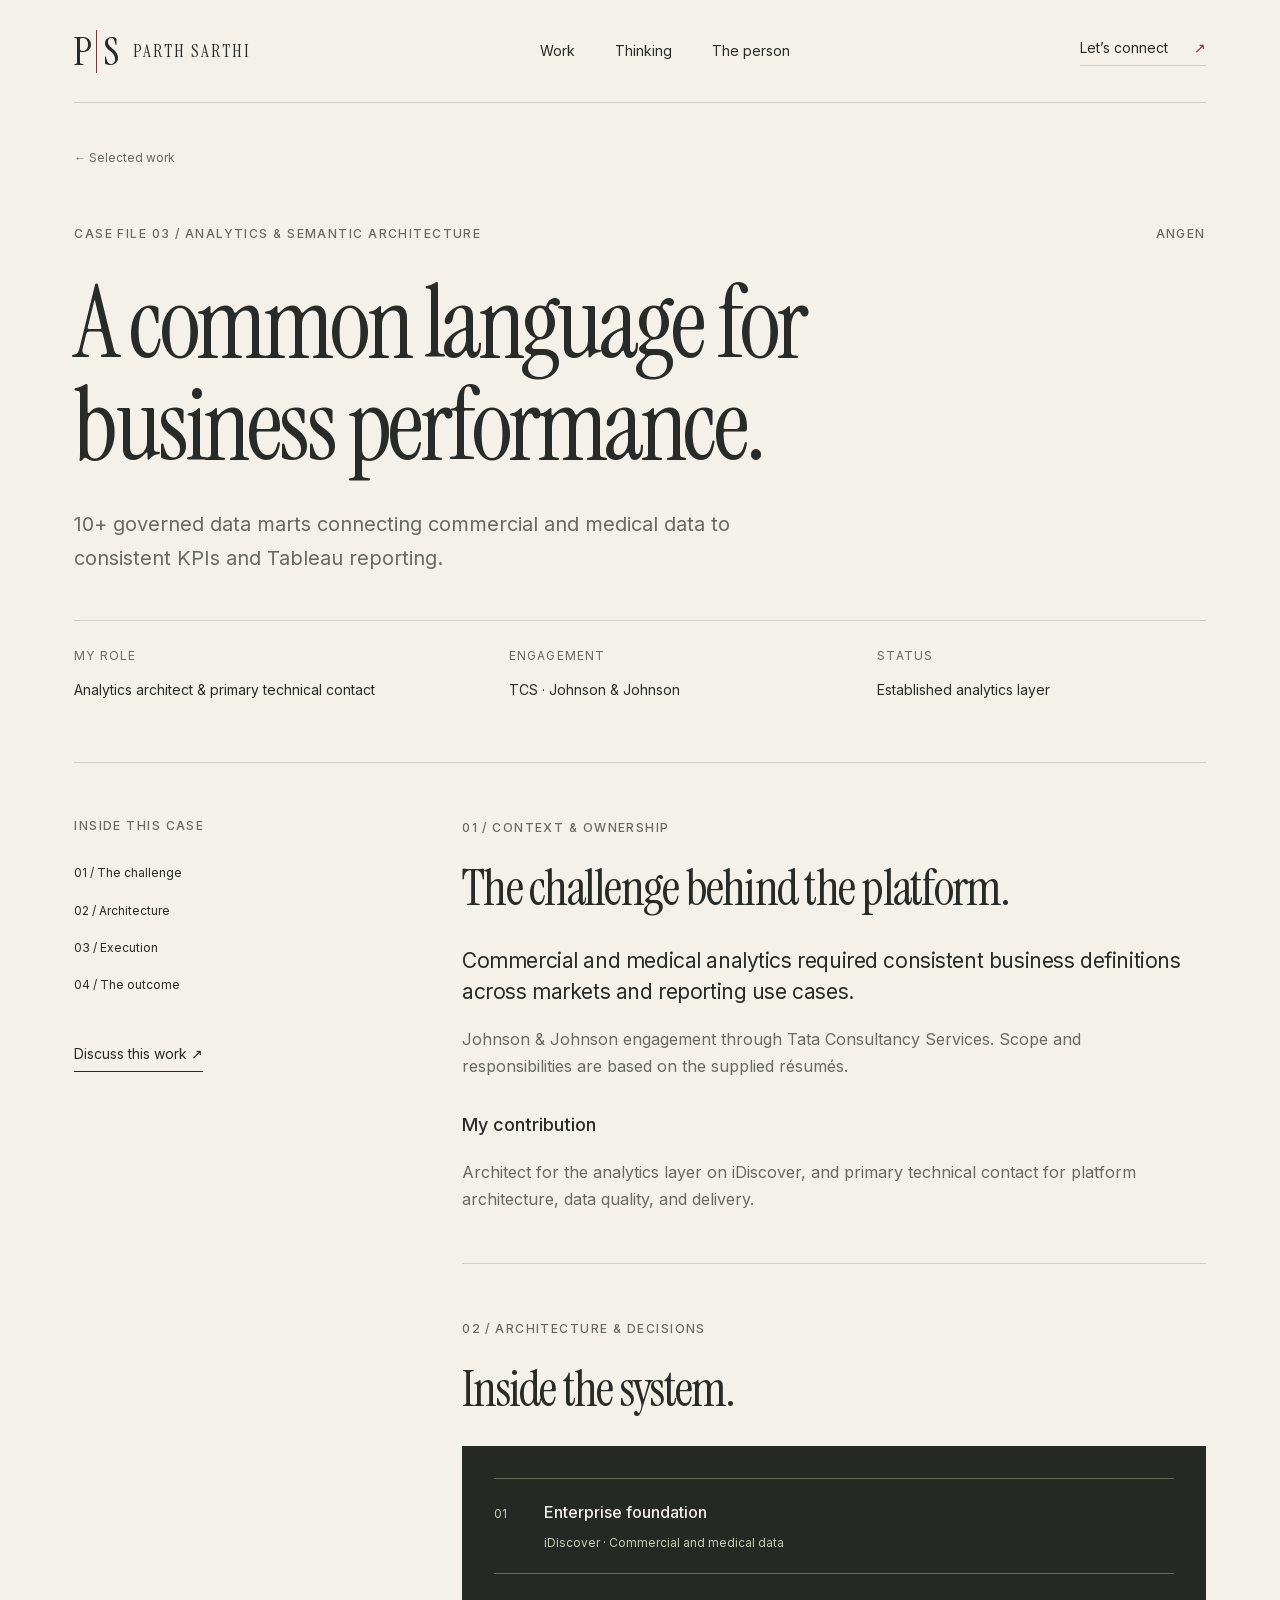
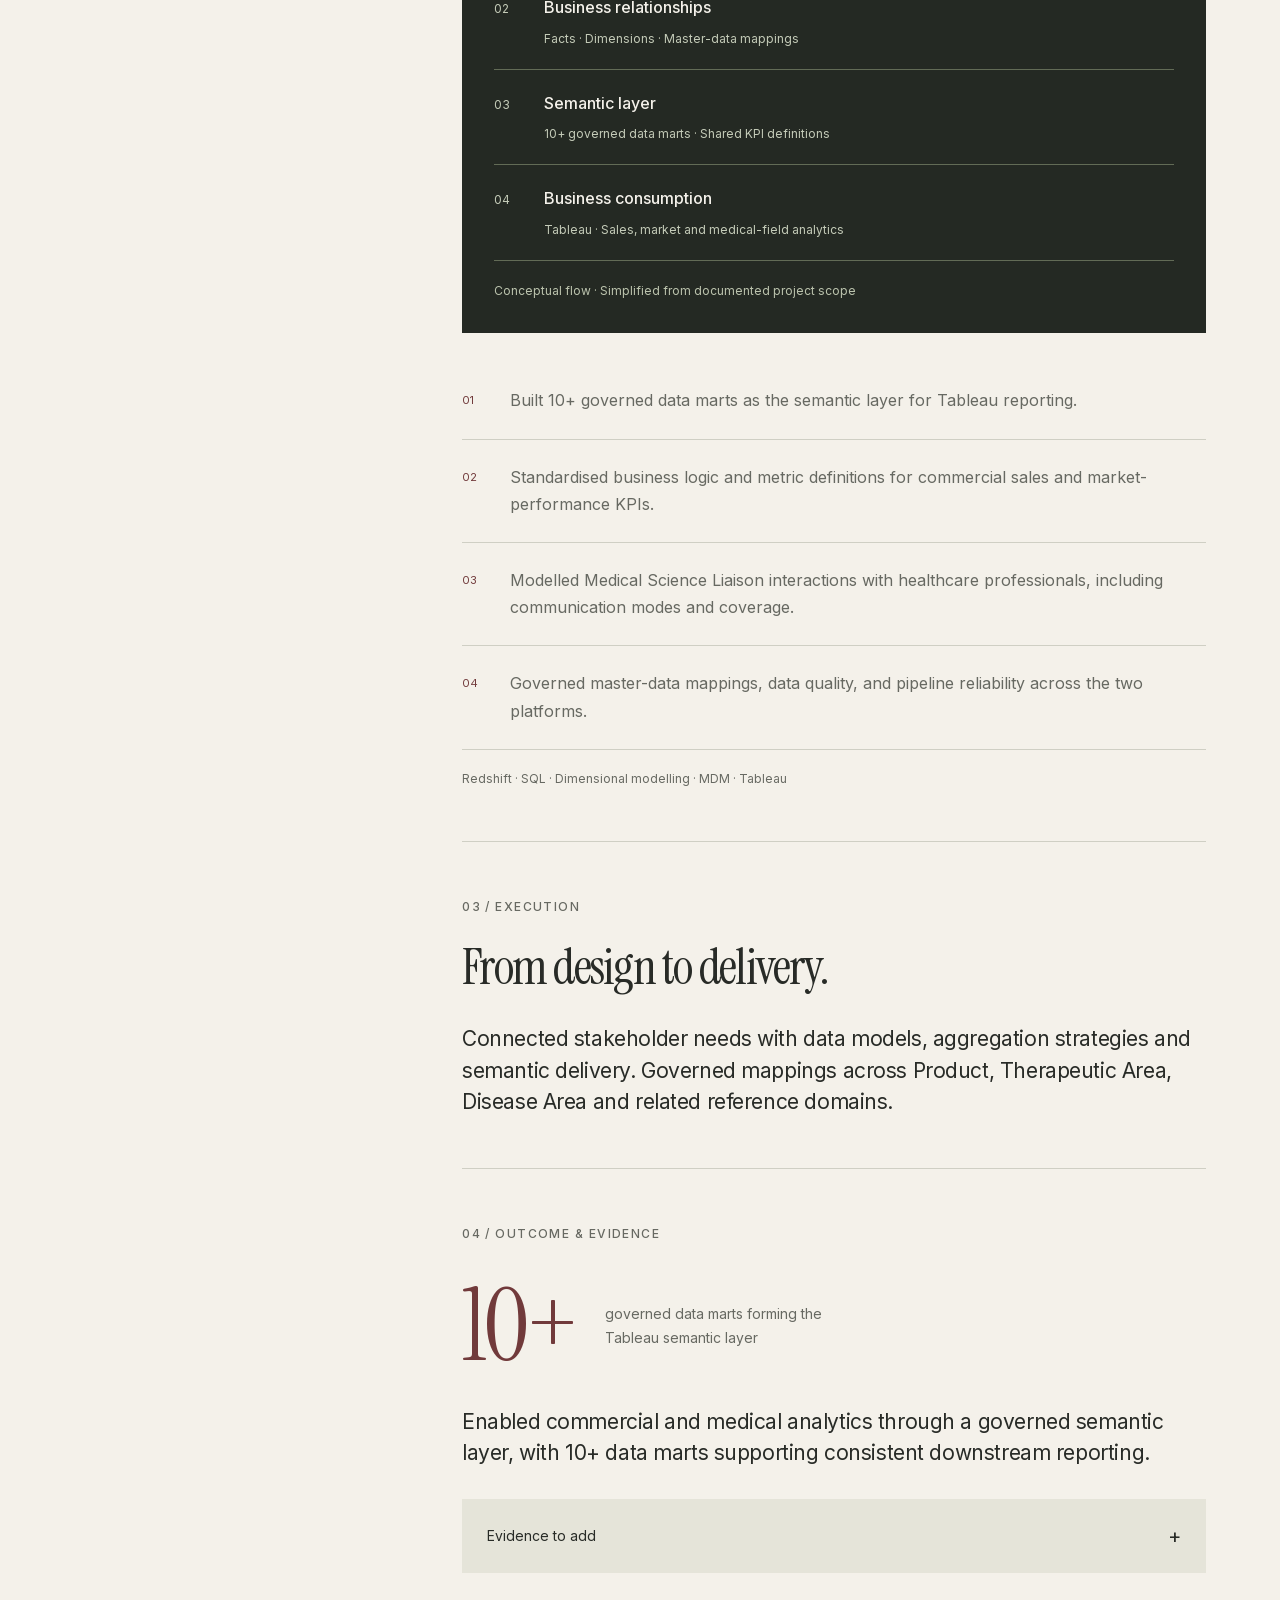
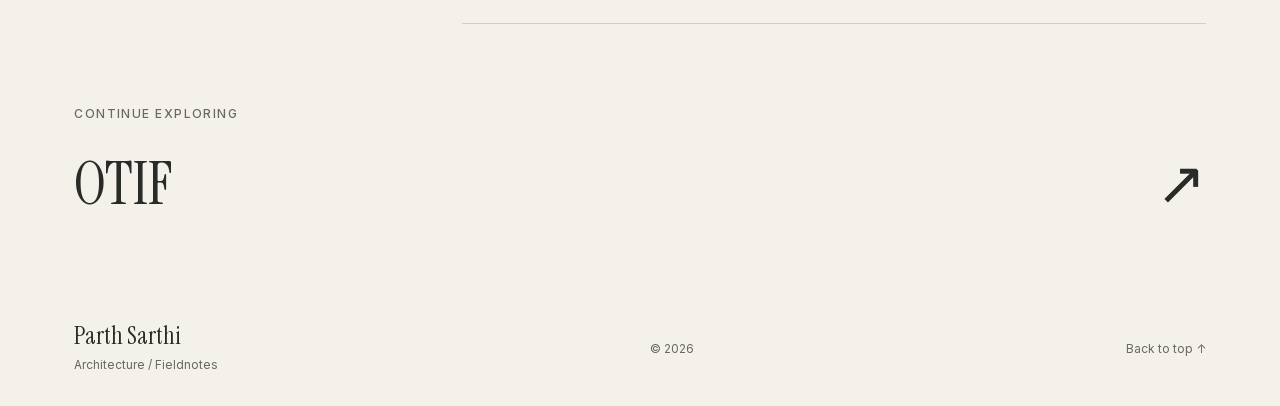
==== commit 65fa7bfd: "Update Site source" ====
--- a/work/angen/index.html
+++ b/work/angen/index.html
@@ -1,3 +1,3 @@
 <!doctype html>
-<html lang="en"><head><meta charset="utf-8"><meta name="viewport" content="width=device-width, initial-scale=1"><title>AnGen — A common language for business performance.</title><meta name="description" content="10+ governed data marts connecting commercial and medical data to consistent KPIs and Tableau reporting."><meta name="theme-color" content="#f4f1ea"><link rel="canonical" href="https://parth-sarthi-portfolio.parthsarthi2928.chatgpt.site/work/angen/"><meta property="og:type" content="website"><meta property="og:title" content="AnGen — A common language for business performance."><meta property="og:description" content="10+ governed data marts connecting commercial and medical data to consistent KPIs and Tableau reporting."><meta property="og:url" content="https://parth-sarthi-portfolio.parthsarthi2928.chatgpt.site/work/angen/"><meta name="twitter:card" content="summary"><meta name="twitter:title" content="AnGen — A common language for business performance."><meta name="twitter:description" content="10+ governed data marts connecting commercial and medical data to consistent KPIs and Tableau reporting."><link rel="icon" href="../../assets/favicon.svg" type="image/svg+xml"><link rel="preload" href="../../assets/fonts/instrument-serif.woff2" as="font" type="font/woff2" crossorigin><link rel="stylesheet" href="../../styles.css"><script type="application/ld+json">{"@context": "https://schema.org", "@type": "Article", "headline": "AnGen \u2014 A common language for business performance.", "description": "10+ governed data marts connecting commercial and medical data to consistent KPIs and Tableau reporting.", "url": "https://parth-sarthi-portfolio.parthsarthi2928.chatgpt.site/work/angen/", "author": {"@type": "Person", "name": "Parth Sarthi", "url": "https://parth-sarthi-portfolio.parthsarthi2928.chatgpt.site"}}</script><script src="../../script.js" defer></script><noscript><style>.mobile-menu[hidden]{display:flex!important;position:static;flex-direction:column;gap:12px;padding:20px 0;width:100%}.site-header{flex-wrap:wrap}.menu-toggle,.gallery-controls,.credential-filters{display:none!important}@media(min-width:761px){.mobile-menu[hidden]{display:none!important}}</style></noscript></head><body><a class="skip-link" href="#main">Skip to content</a><header class="site-header wrap"><a class="brand" href="../../index.html" aria-label="Parth Sarthi home"><span class="monogram">ps.</span><span>PARTH<br>SARTHI</span></a><nav class="desktop-nav" aria-label="Main navigation"><a href="../../index.html#selected-work">Work</a><a href="../../index.html#architecture">Thinking</a><a href="../../index.html#person">The person</a></nav><div class="header-end"><a href="mailto:parthsarthi2928@gmail.com" class="header-contact">Let’s connect <span>↗</span></a><button class="menu-toggle" type="button" aria-controls="mobile-menu" aria-expanded="false">Menu <span>+</span></button></div><nav id="mobile-menu" class="mobile-menu" aria-label="Mobile navigation" hidden><a href="../../index.html#selected-work">Selected work</a><a href="../../index.html#architecture">Architectural thinking</a><a href="../../index.html#leadership">Leadership</a><a href="../../index.html#person">The person</a><a href="../../index.html#contact">Contact</a><a href="../../assets/Parth-Sarthi-Resume.pdf">Read résumé ↗</a></nav></header><main id="main"><div class="reading-progress" aria-hidden="true"></div><section class="case-hero wrap"><a class="back-link" href="../../index.html#selected-work">← Selected work</a><div class="case-hero-top"><span class="eyebrow">CASE FILE 03 / Analytics &amp; semantic architecture</span><span class="eyebrow">AnGen</span></div><h1>A common language for business performance.</h1><p class="case-summary">10+ governed data marts connecting commercial and medical data to consistent KPIs and Tableau reporting.</p><dl class="case-meta"><div><dt>MY ROLE</dt><dd>Analytics architect &amp; primary technical contact</dd></div><div><dt>ENGAGEMENT</dt><dd>TCS · Johnson & Johnson</dd></div><div><dt>STATUS</dt><dd>Established analytics layer</dd></div></dl></section><div class="case-body wrap"><aside class="case-index"><span class="eyebrow">INSIDE THIS CASE</span><nav aria-label="Case study sections"><a href="#context">01 / The challenge</a><a href="#architecture">02 / Architecture</a><a href="#execution">03 / Execution</a><a href="#impact">04 / The outcome</a></nav><a class="text-link" href="mailto:parthsarthi2928@gmail.com">Discuss this work ↗</a></aside><article class="case-content"><section id="context"><span class="eyebrow">01 / CONTEXT & OWNERSHIP</span><h2>The challenge behind the platform.</h2><p class="large-copy">Commercial and medical analytics required consistent business definitions across markets and reporting use cases.</p><p>Johnson &amp; Johnson engagement through Tata Consultancy Services. Scope and responsibilities are based on the supplied résumés.</p><h3>My contribution</h3><p>Architect for the analytics layer on iDiscover, and primary technical contact for platform architecture, data quality, and delivery.</p></section><section id="architecture"><span class="eyebrow">02 / ARCHITECTURE & DECISIONS</span><h2>Inside the system.</h2><figure class="case-diagram"><div class="case-flow-step"><span>01</span><div><strong>Enterprise foundation</strong><small>iDiscover · Commercial and medical data</small></div></div><div class="case-flow-step"><span>02</span><div><strong>Business relationships</strong><small>Facts · Dimensions · Master-data mappings</small></div></div><div class="case-flow-step"><span>03</span><div><strong>Semantic layer</strong><small>10+ governed data marts · Shared KPI definitions</small></div></div><div class="case-flow-step"><span>04</span><div><strong>Business consumption</strong><small>Tableau · Sales, market and medical-field analytics</small></div></div><figcaption>Conceptual flow · Simplified from documented project scope</figcaption></figure><div class="decision-list"><article><span>01</span><p>Built 10+ governed data marts as the semantic layer for Tableau reporting.</p></article><article><span>02</span><p>Standardised business logic and metric definitions for commercial sales and market-performance KPIs.</p></article><article><span>03</span><p>Modelled Medical Science Liaison interactions with healthcare professionals, including communication modes and coverage.</p></article><article><span>04</span><p>Governed master-data mappings, data quality, and pipeline reliability across the two platforms.</p></article></div><p class="case-stack">Redshift · SQL · Dimensional modelling · MDM · Tableau</p></section><section id="execution"><span class="eyebrow">03 / EXECUTION</span><h2>From design to delivery.</h2><p class="large-copy">Connected stakeholder needs with data models, aggregation strategies and semantic delivery. Governed mappings across Product, Therapeutic Area, Disease Area and related reference domains.</p></section><section id="impact"><span class="eyebrow">04 / OUTCOME & EVIDENCE</span><div class="case-impact"><strong>10+</strong><span>governed data marts forming the Tableau semantic layer</span></div><p class="large-copy">Enabled commercial and medical analytics through a governed semantic layer, with 10+ data marts supporting consistent downstream reporting.</p><details class="evidence-gap"><summary>Evidence to add <span>+</span></summary><p>This case reflects the supplied résumé. The next layer of evidence:</p><ul><li>Markets, active users and reporting teams</li><li>An anonymised KPI or semantic-model example</li><li>Reporting time saved and adoption evidence</li></ul></details></section></article></div><section class="next-case wrap"><span class="eyebrow">CONTINUE EXPLORING</span><a href="../otif/"><span>OTIF</span><span>↗</span></a></section>
+<html lang="en"><head><meta charset="utf-8"><meta name="viewport" content="width=device-width, initial-scale=1"><title>AnGen — A common language for business performance.</title><meta name="description" content="10+ governed data marts connecting commercial and medical data to consistent KPIs and Tableau reporting."><meta name="theme-color" content="#f4f1ea"><link rel="canonical" href="https://parth-sarthi-portfolio.parthsarthi2928.chatgpt.site/work/angen/"><meta property="og:type" content="website"><meta property="og:title" content="AnGen — A common language for business performance."><meta property="og:description" content="10+ governed data marts connecting commercial and medical data to consistent KPIs and Tableau reporting."><meta property="og:url" content="https://parth-sarthi-portfolio.parthsarthi2928.chatgpt.site/work/angen/"><meta name="twitter:card" content="summary"><meta name="twitter:title" content="AnGen — A common language for business performance."><meta name="twitter:description" content="10+ governed data marts connecting commercial and medical data to consistent KPIs and Tableau reporting."><link rel="icon" href="../../assets/favicon.svg" type="image/svg+xml"><link rel="preload" href="../../assets/fonts/instrument-serif.woff2" as="font" type="font/woff2" crossorigin><link rel="stylesheet" href="../../styles.css"><script type="application/ld+json">{"@context": "https://schema.org", "@type": "Article", "headline": "AnGen \u2014 A common language for business performance.", "description": "10+ governed data marts connecting commercial and medical data to consistent KPIs and Tableau reporting.", "url": "https://parth-sarthi-portfolio.parthsarthi2928.chatgpt.site/work/angen/", "author": {"@type": "Person", "name": "Parth Sarthi", "url": "https://parth-sarthi-portfolio.parthsarthi2928.chatgpt.site"}}</script><script src="../../script.js" defer></script><noscript><style>.mobile-menu[hidden]{display:flex!important;position:static;flex-direction:column;gap:12px;padding:20px 0;width:100%}.site-header{flex-wrap:wrap}.menu-toggle,.gallery-controls,.credential-filters{display:none!important}@media(min-width:761px){.mobile-menu[hidden]{display:none!important}}</style></noscript></head><body><a class="skip-link" href="#main">Skip to content</a><header class="site-header wrap"><a class="brand" href="../../index.html" aria-label="Parth Sarthi home"><span class="brand-monogram" aria-hidden="true"><span>P</span><i></i><span>S</span></span><span class="brand-wordmark">PARTH SARTHI</span></a><nav class="desktop-nav" aria-label="Main navigation"><a href="../../index.html#selected-work">Work</a><a href="../../index.html#architecture">Thinking</a><a href="../../index.html#person">The person</a></nav><div class="header-end"><a href="mailto:parthsarthi2928@gmail.com" class="header-contact">Let’s connect <span>↗</span></a><button class="menu-toggle" type="button" aria-controls="mobile-menu" aria-expanded="false">Menu <span>+</span></button></div><nav id="mobile-menu" class="mobile-menu" aria-label="Mobile navigation" hidden><a href="../../index.html#selected-work">Selected work</a><a href="../../index.html#architecture">Architectural thinking</a><a href="../../index.html#leadership">Leadership</a><a href="../../index.html#person">The person</a><a href="../../index.html#contact">Contact</a><a href="../../assets/Parth-Sarthi-Resume.pdf">Read résumé ↗</a></nav></header><main id="main"><div class="reading-progress" aria-hidden="true"></div><section class="case-hero wrap"><a class="back-link" href="../../index.html#selected-work">← Selected work</a><div class="case-hero-top"><span class="eyebrow">CASE FILE 03 / Analytics &amp; semantic architecture</span><span class="eyebrow">AnGen</span></div><h1>A common language for business performance.</h1><p class="case-summary">10+ governed data marts connecting commercial and medical data to consistent KPIs and Tableau reporting.</p><dl class="case-meta"><div><dt>MY ROLE</dt><dd>Analytics architect &amp; primary technical contact</dd></div><div><dt>ENGAGEMENT</dt><dd>TCS · Johnson & Johnson</dd></div><div><dt>STATUS</dt><dd>Established analytics layer</dd></div></dl></section><div class="case-body wrap"><aside class="case-index"><span class="eyebrow">INSIDE THIS CASE</span><nav aria-label="Case study sections"><a href="#context">01 / The challenge</a><a href="#architecture">02 / Architecture</a><a href="#execution">03 / Execution</a><a href="#impact">04 / The outcome</a></nav><a class="text-link" href="mailto:parthsarthi2928@gmail.com">Discuss this work ↗</a></aside><article class="case-content"><section id="context"><span class="eyebrow">01 / CONTEXT & OWNERSHIP</span><h2>The challenge behind the platform.</h2><p class="large-copy">Commercial and medical analytics required consistent business definitions across markets and reporting use cases.</p><p>Johnson &amp; Johnson engagement through Tata Consultancy Services. Scope and responsibilities are based on the supplied résumés.</p><h3>My contribution</h3><p>Architect for the analytics layer on iDiscover, and primary technical contact for platform architecture, data quality, and delivery.</p></section><section id="architecture"><span class="eyebrow">02 / ARCHITECTURE & DECISIONS</span><h2>Inside the system.</h2><figure class="case-diagram"><div class="case-flow-step"><span>01</span><div><strong>Enterprise foundation</strong><small>iDiscover · Commercial and medical data</small></div></div><div class="case-flow-step"><span>02</span><div><strong>Business relationships</strong><small>Facts · Dimensions · Master-data mappings</small></div></div><div class="case-flow-step"><span>03</span><div><strong>Semantic layer</strong><small>10+ governed data marts · Shared KPI definitions</small></div></div><div class="case-flow-step"><span>04</span><div><strong>Business consumption</strong><small>Tableau · Sales, market and medical-field analytics</small></div></div><figcaption>Conceptual flow · Simplified from documented project scope</figcaption></figure><div class="decision-list"><article><span>01</span><p>Built 10+ governed data marts as the semantic layer for Tableau reporting.</p></article><article><span>02</span><p>Standardised business logic and metric definitions for commercial sales and market-performance KPIs.</p></article><article><span>03</span><p>Modelled Medical Science Liaison interactions with healthcare professionals, including communication modes and coverage.</p></article><article><span>04</span><p>Governed master-data mappings, data quality, and pipeline reliability across the two platforms.</p></article></div><p class="case-stack">Redshift · SQL · Dimensional modelling · MDM · Tableau</p></section><section id="execution"><span class="eyebrow">03 / EXECUTION</span><h2>From design to delivery.</h2><p class="large-copy">Connected stakeholder needs with data models, aggregation strategies and semantic delivery. Governed mappings across Product, Therapeutic Area, Disease Area and related reference domains.</p></section><section id="impact"><span class="eyebrow">04 / OUTCOME & EVIDENCE</span><div class="case-impact"><strong>10+</strong><span>governed data marts forming the Tableau semantic layer</span></div><p class="large-copy">Enabled commercial and medical analytics through a governed semantic layer, with 10+ data marts supporting consistent downstream reporting.</p><details class="evidence-gap"><summary>Evidence to add <span>+</span></summary><p>This case reflects the supplied résumé. The next layer of evidence:</p><ul><li>Markets, active users and reporting teams</li><li>An anonymised KPI or semantic-model example</li><li>Reporting time saved and adoption evidence</li></ul></details></section></article></div><section class="next-case wrap"><span class="eyebrow">CONTINUE EXPLORING</span><a href="../otif/"><span>OTIF</span><span>↗</span></a></section>
 </main><footer class="site-footer wrap"><a class="footer-brand" href="../../index.html">Parth Sarthi<span>Architecture / Fieldnotes</span></a><span>© <span data-year>2026</span></span><a href="#main">Back to top ↑</a></footer></body></html>
--- a/styles.css
+++ b/styles.css
@@ -124,17 +124,29 @@
   align-items:center;
   gap:16px
 }
-.monogram {
+.brand-monogram {
+  display:flex;
+  align-items:center;
+  justify-content:center;
+  gap:6px;
+  height:48px;
   font-family:var(--serif);
-  font-size:49px;
-  letter-spacing:-.07em;
-  line-height:.8
-}
-.brand>span:last-child {
-  font-size:10px;
-  line-height:1.3;
+  font-size:39px;
+  line-height:1;
+  letter-spacing:-.06em
+}
+.brand-monogram i {
+  align-self:center;
+  width:1px;
+  height:43px;
+  background:var(--accent)
+}
+.brand-wordmark {
+  font-family:var(--serif);
+  font-size:17px;
   letter-spacing:.12em;
-  font-weight:600
+  line-height:1;
+  white-space:nowrap
 }
 .desktop-nav {
   display:flex;
@@ -1511,14 +1523,20 @@
     padding:22px 0;
     gap:15px
   }
-  .monogram {
-    font-size:42px
+  .brand-monogram {
+    height:40px;
+    font-size:33px;
+    gap:5px
+  }
+  .brand-monogram i {
+    height:36px
+  }
+  .brand-wordmark {
+    font-size:14px;
+    letter-spacing:.1em
   }
   .brand {
-    gap:12px
-  }
-  .brand>span:last-child {
-    font-size:9px
+    gap:11px
   }
   .desktop-nav {
     display:none
@@ -1614,13 +1632,18 @@
     gap:25px;
     padding-top:0
   }
-  .portrait-slot {
-    aspect-ratio:1.1;
-    padding:15px;
-    min-height:180px
-  }
-  .portrait-monogram {
-    font-size:155px
+  .hero-aside>.hero-portrait {
+    min-height:215px;
+    aspect-ratio:4/5
+  }
+  .hero-aside>.hero-portrait figcaption {
+    bottom:9px;
+    left:9px;
+    padding:5px 7px;
+    font-size:10px
+  }
+  .super30-photo img {
+    max-height:270px
   }
   .slot-top>.eyebrow {
     font-size:7px
@@ -2327,8 +2350,64 @@
 .real-photo figcaption {
   font-size:12px;
   color:var(--muted);
-  margin-top:10px
-}
+  margin-top:10px;
+  line-height:1.65
+}
+.hero-aside>.hero-portrait {
+  width:100%;
+  aspect-ratio:4/5;
+  position:relative;
+  overflow:hidden;
+  background:var(--pale)
+}
+.hero-aside>.hero-portrait img {
+  height:100%;
+  object-fit:cover;
+  object-position:center 40%
+}
+.hero-aside>.hero-portrait figcaption {
+  position:absolute;
+  bottom:15px;
+  left:15px;
+  background:#282b27eF;
+  color:var(--paper);
+  padding:7px 10px;
+  font-size:11px
+}
+.super30-photo {
+  margin:20px 0 23px;
+  padding:0;
+  background:#d6d8d1
+}
+.super30-photo img {
+  max-height:340px;
+  object-fit:contain!important;
+  object-position:center;
+  background:#d6d8d1
+}
+.super30-photo figcaption {
+  margin-top:0;
+  padding:10px 12px;
+  border-top:1px solid var(--line)
+}
+.credential-verifications {
+  display:flex;
+  flex-direction:column;
+  gap:5px;
+  align-items:flex-start
+}
+.credential-verifications a {
+  color:var(--accent);
+  text-decoration:underline;
+  text-decoration-color:#b99a91;
+  text-underline-offset:3px;
+  font-size:12px;
+  line-height:1.5
+}
+.credential-verifications a:hover {
+  text-decoration-color:var(--accent)
+}
+
 .additional-stories {
   border-top:1px solid var(--line)
 }
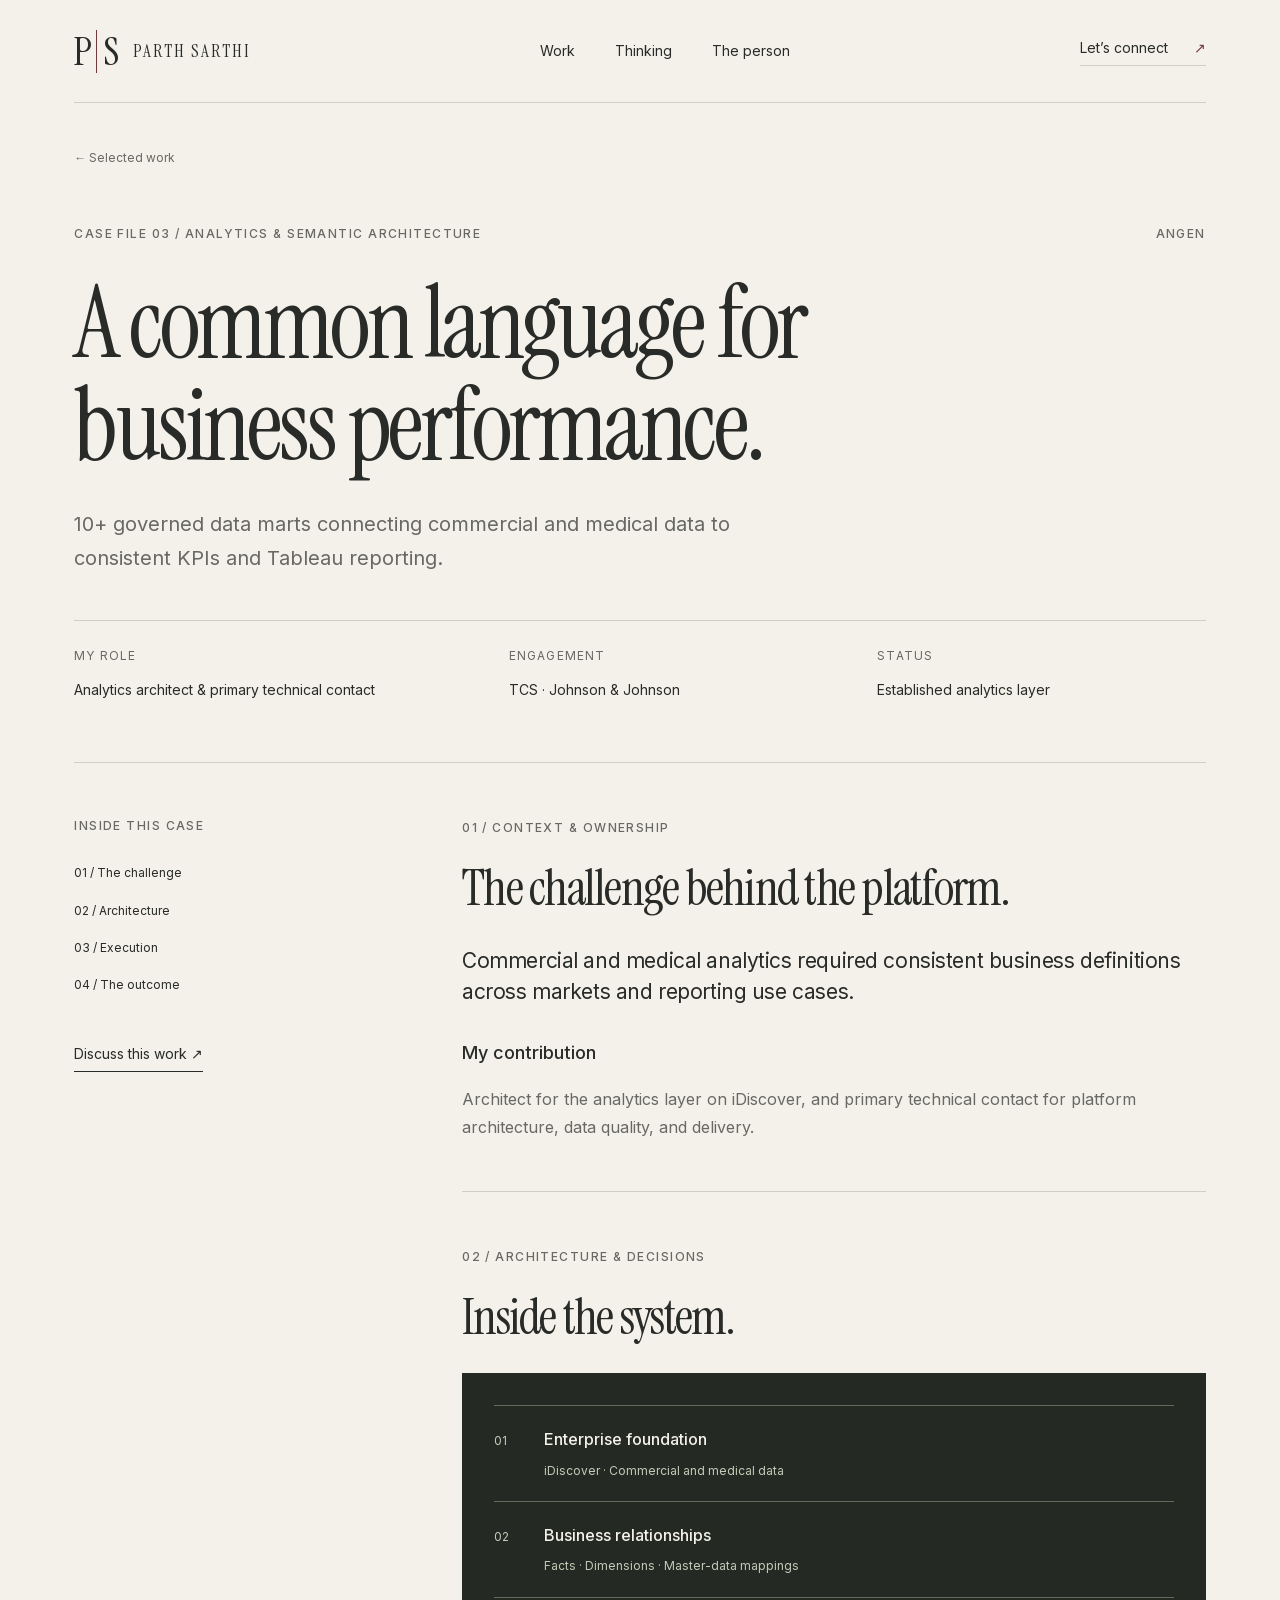
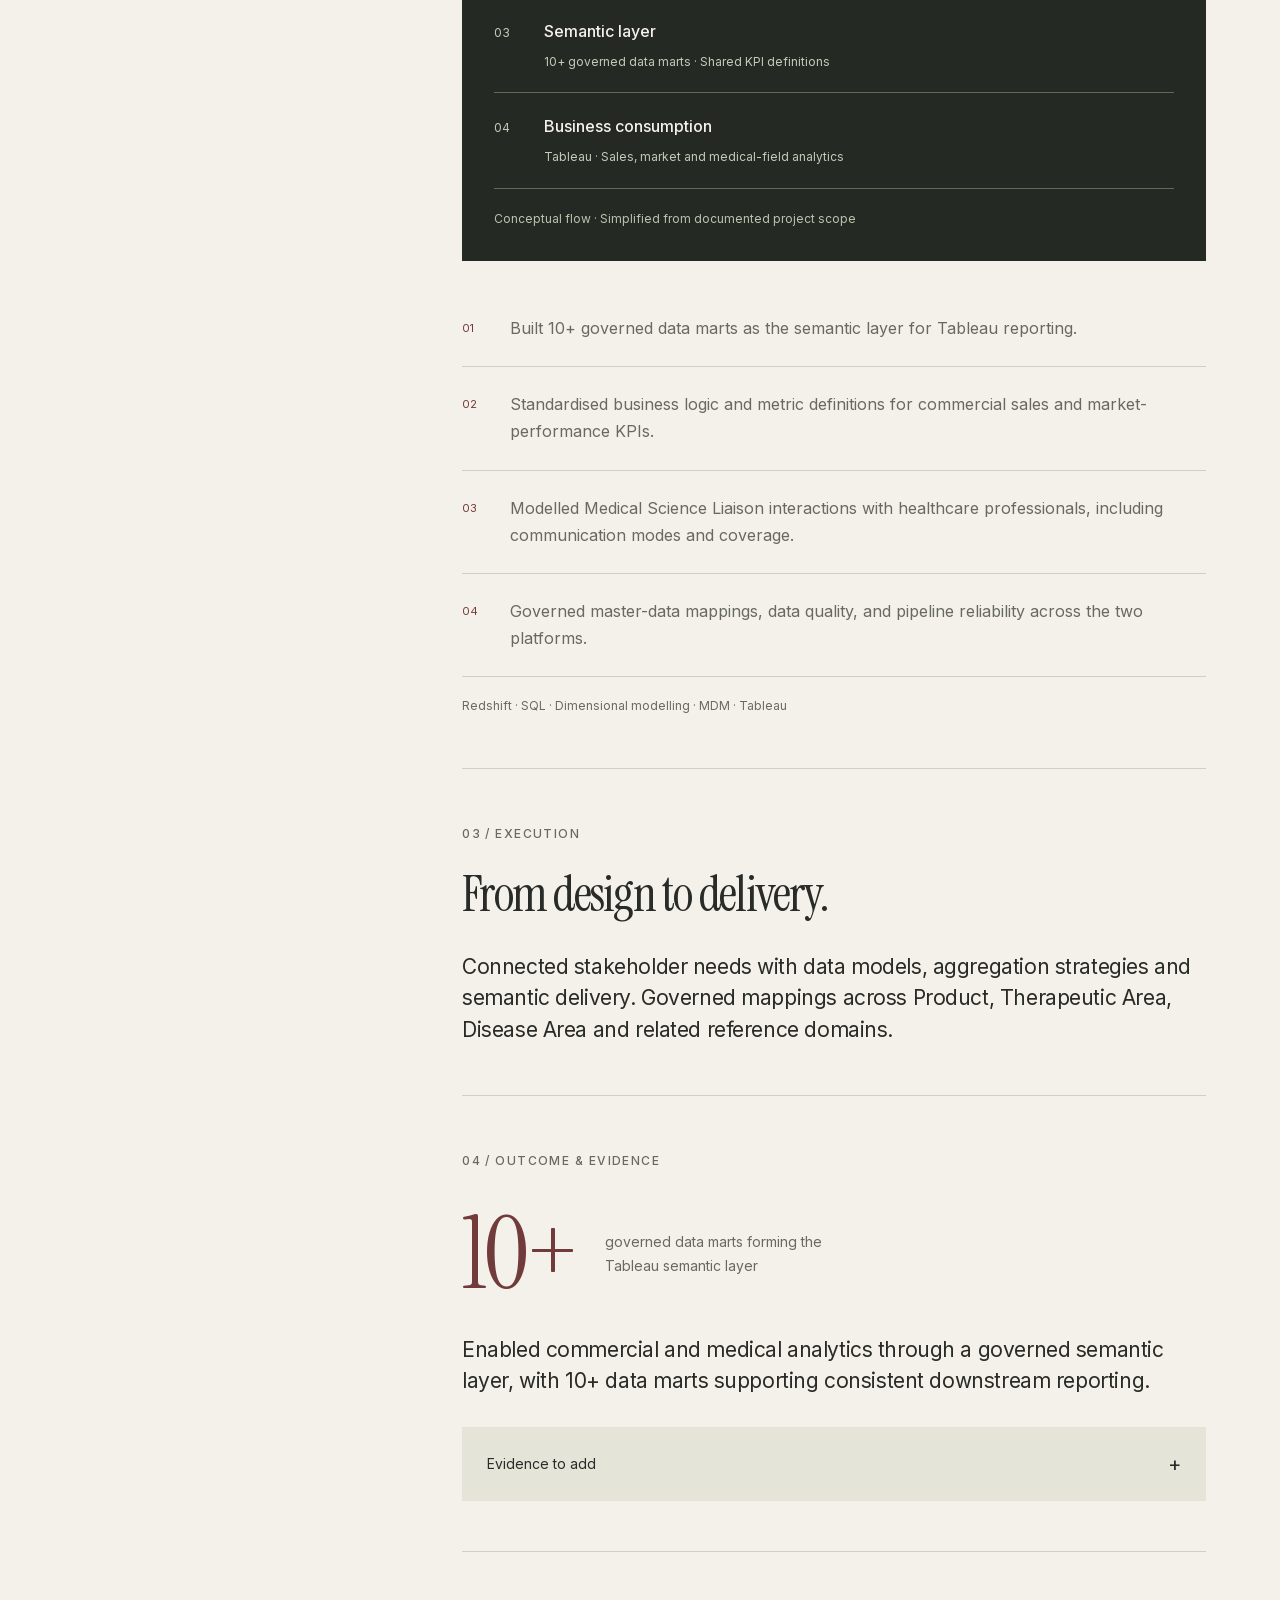
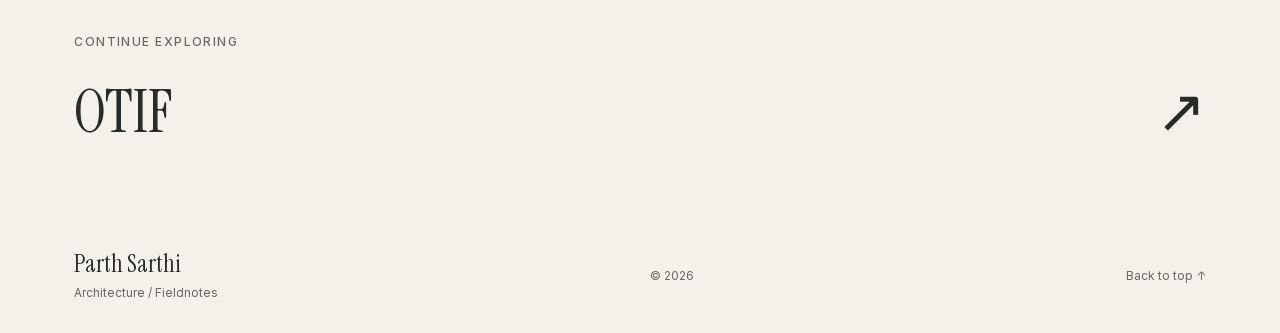
==== commit 5839859b: "Remove résumé scope disclaimer from case studies" ====
--- a/work/angen/index.html
+++ b/work/angen/index.html
@@ -1,3 +1,3 @@
 <!doctype html>
-<html lang="en"><head><meta charset="utf-8"><meta name="viewport" content="width=device-width, initial-scale=1"><title>AnGen — A common language for business performance.</title><meta name="description" content="10+ governed data marts connecting commercial and medical data to consistent KPIs and Tableau reporting."><meta name="theme-color" content="#f4f1ea"><link rel="canonical" href="https://parth-sarthi-portfolio.parthsarthi2928.chatgpt.site/work/angen/"><meta property="og:type" content="website"><meta property="og:title" content="AnGen — A common language for business performance."><meta property="og:description" content="10+ governed data marts connecting commercial and medical data to consistent KPIs and Tableau reporting."><meta property="og:url" content="https://parth-sarthi-portfolio.parthsarthi2928.chatgpt.site/work/angen/"><meta name="twitter:card" content="summary"><meta name="twitter:title" content="AnGen — A common language for business performance."><meta name="twitter:description" content="10+ governed data marts connecting commercial and medical data to consistent KPIs and Tableau reporting."><link rel="icon" href="../../assets/favicon.svg" type="image/svg+xml"><link rel="preload" href="../../assets/fonts/instrument-serif.woff2" as="font" type="font/woff2" crossorigin><link rel="stylesheet" href="../../styles.css"><script type="application/ld+json">{"@context": "https://schema.org", "@type": "Article", "headline": "AnGen \u2014 A common language for business performance.", "description": "10+ governed data marts connecting commercial and medical data to consistent KPIs and Tableau reporting.", "url": "https://parth-sarthi-portfolio.parthsarthi2928.chatgpt.site/work/angen/", "author": {"@type": "Person", "name": "Parth Sarthi", "url": "https://parth-sarthi-portfolio.parthsarthi2928.chatgpt.site"}}</script><script src="../../script.js" defer></script><noscript><style>.mobile-menu[hidden]{display:flex!important;position:static;flex-direction:column;gap:12px;padding:20px 0;width:100%}.site-header{flex-wrap:wrap}.menu-toggle,.gallery-controls,.credential-filters{display:none!important}@media(min-width:761px){.mobile-menu[hidden]{display:none!important}}</style></noscript></head><body><a class="skip-link" href="#main">Skip to content</a><header class="site-header wrap"><a class="brand" href="../../index.html" aria-label="Parth Sarthi home"><span class="brand-monogram" aria-hidden="true"><span>P</span><i></i><span>S</span></span><span class="brand-wordmark">PARTH SARTHI</span></a><nav class="desktop-nav" aria-label="Main navigation"><a href="../../index.html#selected-work">Work</a><a href="../../index.html#architecture">Thinking</a><a href="../../index.html#person">The person</a></nav><div class="header-end"><a href="mailto:parthsarthi2928@gmail.com" class="header-contact">Let’s connect <span>↗</span></a><button class="menu-toggle" type="button" aria-controls="mobile-menu" aria-expanded="false">Menu <span>+</span></button></div><nav id="mobile-menu" class="mobile-menu" aria-label="Mobile navigation" hidden><a href="../../index.html#selected-work">Selected work</a><a href="../../index.html#architecture">Architectural thinking</a><a href="../../index.html#leadership">Leadership</a><a href="../../index.html#person">The person</a><a href="../../index.html#contact">Contact</a><a href="../../assets/Parth-Sarthi-Resume.pdf">Read résumé ↗</a></nav></header><main id="main"><div class="reading-progress" aria-hidden="true"></div><section class="case-hero wrap"><a class="back-link" href="../../index.html#selected-work">← Selected work</a><div class="case-hero-top"><span class="eyebrow">CASE FILE 03 / Analytics &amp; semantic architecture</span><span class="eyebrow">AnGen</span></div><h1>A common language for business performance.</h1><p class="case-summary">10+ governed data marts connecting commercial and medical data to consistent KPIs and Tableau reporting.</p><dl class="case-meta"><div><dt>MY ROLE</dt><dd>Analytics architect &amp; primary technical contact</dd></div><div><dt>ENGAGEMENT</dt><dd>TCS · Johnson & Johnson</dd></div><div><dt>STATUS</dt><dd>Established analytics layer</dd></div></dl></section><div class="case-body wrap"><aside class="case-index"><span class="eyebrow">INSIDE THIS CASE</span><nav aria-label="Case study sections"><a href="#context">01 / The challenge</a><a href="#architecture">02 / Architecture</a><a href="#execution">03 / Execution</a><a href="#impact">04 / The outcome</a></nav><a class="text-link" href="mailto:parthsarthi2928@gmail.com">Discuss this work ↗</a></aside><article class="case-content"><section id="context"><span class="eyebrow">01 / CONTEXT & OWNERSHIP</span><h2>The challenge behind the platform.</h2><p class="large-copy">Commercial and medical analytics required consistent business definitions across markets and reporting use cases.</p><p>Johnson &amp; Johnson engagement through Tata Consultancy Services. Scope and responsibilities are based on the supplied résumés.</p><h3>My contribution</h3><p>Architect for the analytics layer on iDiscover, and primary technical contact for platform architecture, data quality, and delivery.</p></section><section id="architecture"><span class="eyebrow">02 / ARCHITECTURE & DECISIONS</span><h2>Inside the system.</h2><figure class="case-diagram"><div class="case-flow-step"><span>01</span><div><strong>Enterprise foundation</strong><small>iDiscover · Commercial and medical data</small></div></div><div class="case-flow-step"><span>02</span><div><strong>Business relationships</strong><small>Facts · Dimensions · Master-data mappings</small></div></div><div class="case-flow-step"><span>03</span><div><strong>Semantic layer</strong><small>10+ governed data marts · Shared KPI definitions</small></div></div><div class="case-flow-step"><span>04</span><div><strong>Business consumption</strong><small>Tableau · Sales, market and medical-field analytics</small></div></div><figcaption>Conceptual flow · Simplified from documented project scope</figcaption></figure><div class="decision-list"><article><span>01</span><p>Built 10+ governed data marts as the semantic layer for Tableau reporting.</p></article><article><span>02</span><p>Standardised business logic and metric definitions for commercial sales and market-performance KPIs.</p></article><article><span>03</span><p>Modelled Medical Science Liaison interactions with healthcare professionals, including communication modes and coverage.</p></article><article><span>04</span><p>Governed master-data mappings, data quality, and pipeline reliability across the two platforms.</p></article></div><p class="case-stack">Redshift · SQL · Dimensional modelling · MDM · Tableau</p></section><section id="execution"><span class="eyebrow">03 / EXECUTION</span><h2>From design to delivery.</h2><p class="large-copy">Connected stakeholder needs with data models, aggregation strategies and semantic delivery. Governed mappings across Product, Therapeutic Area, Disease Area and related reference domains.</p></section><section id="impact"><span class="eyebrow">04 / OUTCOME & EVIDENCE</span><div class="case-impact"><strong>10+</strong><span>governed data marts forming the Tableau semantic layer</span></div><p class="large-copy">Enabled commercial and medical analytics through a governed semantic layer, with 10+ data marts supporting consistent downstream reporting.</p><details class="evidence-gap"><summary>Evidence to add <span>+</span></summary><p>This case reflects the supplied résumé. The next layer of evidence:</p><ul><li>Markets, active users and reporting teams</li><li>An anonymised KPI or semantic-model example</li><li>Reporting time saved and adoption evidence</li></ul></details></section></article></div><section class="next-case wrap"><span class="eyebrow">CONTINUE EXPLORING</span><a href="../otif/"><span>OTIF</span><span>↗</span></a></section>
+<html lang="en"><head><meta charset="utf-8"><meta name="viewport" content="width=device-width, initial-scale=1"><title>AnGen — A common language for business performance.</title><meta name="description" content="10+ governed data marts connecting commercial and medical data to consistent KPIs and Tableau reporting."><meta name="theme-color" content="#f4f1ea"><link rel="canonical" href="https://parth-sarthi-portfolio.parthsarthi2928.chatgpt.site/work/angen/"><meta property="og:type" content="website"><meta property="og:title" content="AnGen — A common language for business performance."><meta property="og:description" content="10+ governed data marts connecting commercial and medical data to consistent KPIs and Tableau reporting."><meta property="og:url" content="https://parth-sarthi-portfolio.parthsarthi2928.chatgpt.site/work/angen/"><meta name="twitter:card" content="summary"><meta name="twitter:title" content="AnGen — A common language for business performance."><meta name="twitter:description" content="10+ governed data marts connecting commercial and medical data to consistent KPIs and Tableau reporting."><link rel="icon" href="../../assets/favicon.svg" type="image/svg+xml"><link rel="preload" href="../../assets/fonts/instrument-serif.woff2" as="font" type="font/woff2" crossorigin><link rel="stylesheet" href="../../styles.css?v=48d022df65ec"><script type="application/ld+json">{"@context": "https://schema.org", "@type": "Article", "headline": "AnGen \u2014 A common language for business performance.", "description": "10+ governed data marts connecting commercial and medical data to consistent KPIs and Tableau reporting.", "url": "https://parth-sarthi-portfolio.parthsarthi2928.chatgpt.site/work/angen/", "author": {"@type": "Person", "name": "Parth Sarthi", "url": "https://parth-sarthi-portfolio.parthsarthi2928.chatgpt.site"}}</script><script src="../../script.js" defer></script><noscript><style>.mobile-menu[hidden]{display:flex!important;position:static;flex-direction:column;gap:12px;padding:20px 0;width:100%}.site-header{flex-wrap:wrap}.menu-toggle,.gallery-controls,.credential-filters{display:none!important}@media(min-width:761px){.mobile-menu[hidden]{display:none!important}}</style></noscript></head><body><a class="skip-link" href="#main">Skip to content</a><header class="site-header wrap"><a class="brand" href="../../index.html" aria-label="Parth Sarthi home"><span class="brand-monogram" aria-hidden="true"><span>P</span><i></i><span>S</span></span><span class="brand-wordmark">PARTH SARTHI</span></a><nav class="desktop-nav" aria-label="Main navigation"><a href="../../index.html#selected-work">Work</a><a href="../../index.html#architecture">Thinking</a><a href="../../index.html#person">The person</a></nav><div class="header-end"><a href="mailto:parthsarthi2928@gmail.com" class="header-contact">Let’s connect <span>↗</span></a><button class="menu-toggle" type="button" aria-controls="mobile-menu" aria-expanded="false">Menu <span>+</span></button></div><nav id="mobile-menu" class="mobile-menu" aria-label="Mobile navigation" hidden><a href="../../index.html#selected-work">Selected work</a><a href="../../index.html#architecture">Architectural thinking</a><a href="../../index.html#leadership">Leadership</a><a href="../../index.html#person">The person</a><a href="../../index.html#contact">Contact</a><a href="../../assets/Parth-Sarthi-Resume.pdf">Read résumé ↗</a></nav></header><main id="main"><div class="reading-progress" aria-hidden="true"></div><section class="case-hero wrap"><a class="back-link" href="../../index.html#selected-work">← Selected work</a><div class="case-hero-top"><span class="eyebrow">CASE FILE 03 / Analytics &amp; semantic architecture</span><span class="eyebrow">AnGen</span></div><h1>A common language for business performance.</h1><p class="case-summary">10+ governed data marts connecting commercial and medical data to consistent KPIs and Tableau reporting.</p><dl class="case-meta"><div><dt>MY ROLE</dt><dd>Analytics architect &amp; primary technical contact</dd></div><div><dt>ENGAGEMENT</dt><dd>TCS · Johnson & Johnson</dd></div><div><dt>STATUS</dt><dd>Established analytics layer</dd></div></dl></section><div class="case-body wrap"><aside class="case-index"><span class="eyebrow">INSIDE THIS CASE</span><nav aria-label="Case study sections"><a href="#context">01 / The challenge</a><a href="#architecture">02 / Architecture</a><a href="#execution">03 / Execution</a><a href="#impact">04 / The outcome</a></nav><a class="text-link" href="mailto:parthsarthi2928@gmail.com">Discuss this work ↗</a></aside><article class="case-content"><section id="context"><span class="eyebrow">01 / CONTEXT & OWNERSHIP</span><h2>The challenge behind the platform.</h2><p class="large-copy">Commercial and medical analytics required consistent business definitions across markets and reporting use cases.</p><h3>My contribution</h3><p>Architect for the analytics layer on iDiscover, and primary technical contact for platform architecture, data quality, and delivery.</p></section><section id="architecture"><span class="eyebrow">02 / ARCHITECTURE & DECISIONS</span><h2>Inside the system.</h2><figure class="case-diagram"><div class="case-flow-step"><span>01</span><div><strong>Enterprise foundation</strong><small>iDiscover · Commercial and medical data</small></div></div><div class="case-flow-step"><span>02</span><div><strong>Business relationships</strong><small>Facts · Dimensions · Master-data mappings</small></div></div><div class="case-flow-step"><span>03</span><div><strong>Semantic layer</strong><small>10+ governed data marts · Shared KPI definitions</small></div></div><div class="case-flow-step"><span>04</span><div><strong>Business consumption</strong><small>Tableau · Sales, market and medical-field analytics</small></div></div><figcaption>Conceptual flow · Simplified from documented project scope</figcaption></figure><div class="decision-list"><article><span>01</span><p>Built 10+ governed data marts as the semantic layer for Tableau reporting.</p></article><article><span>02</span><p>Standardised business logic and metric definitions for commercial sales and market-performance KPIs.</p></article><article><span>03</span><p>Modelled Medical Science Liaison interactions with healthcare professionals, including communication modes and coverage.</p></article><article><span>04</span><p>Governed master-data mappings, data quality, and pipeline reliability across the two platforms.</p></article></div><p class="case-stack">Redshift · SQL · Dimensional modelling · MDM · Tableau</p></section><section id="execution"><span class="eyebrow">03 / EXECUTION</span><h2>From design to delivery.</h2><p class="large-copy">Connected stakeholder needs with data models, aggregation strategies and semantic delivery. Governed mappings across Product, Therapeutic Area, Disease Area and related reference domains.</p></section><section id="impact"><span class="eyebrow">04 / OUTCOME & EVIDENCE</span><div class="case-impact"><strong>10+</strong><span>governed data marts forming the Tableau semantic layer</span></div><p class="large-copy">Enabled commercial and medical analytics through a governed semantic layer, with 10+ data marts supporting consistent downstream reporting.</p><details class="evidence-gap"><summary>Evidence to add <span>+</span></summary><p>This case reflects the supplied résumé. The next layer of evidence:</p><ul><li>Markets, active users and reporting teams</li><li>An anonymised KPI or semantic-model example</li><li>Reporting time saved and adoption evidence</li></ul></details></section></article></div><section class="next-case wrap"><span class="eyebrow">CONTINUE EXPLORING</span><a href="../otif/"><span>OTIF</span><span>↗</span></a></section>
 </main><footer class="site-footer wrap"><a class="footer-brand" href="../../index.html">Parth Sarthi<span>Architecture / Fieldnotes</span></a><span>© <span data-year>2026</span></span><a href="#main">Back to top ↑</a></footer></body></html>
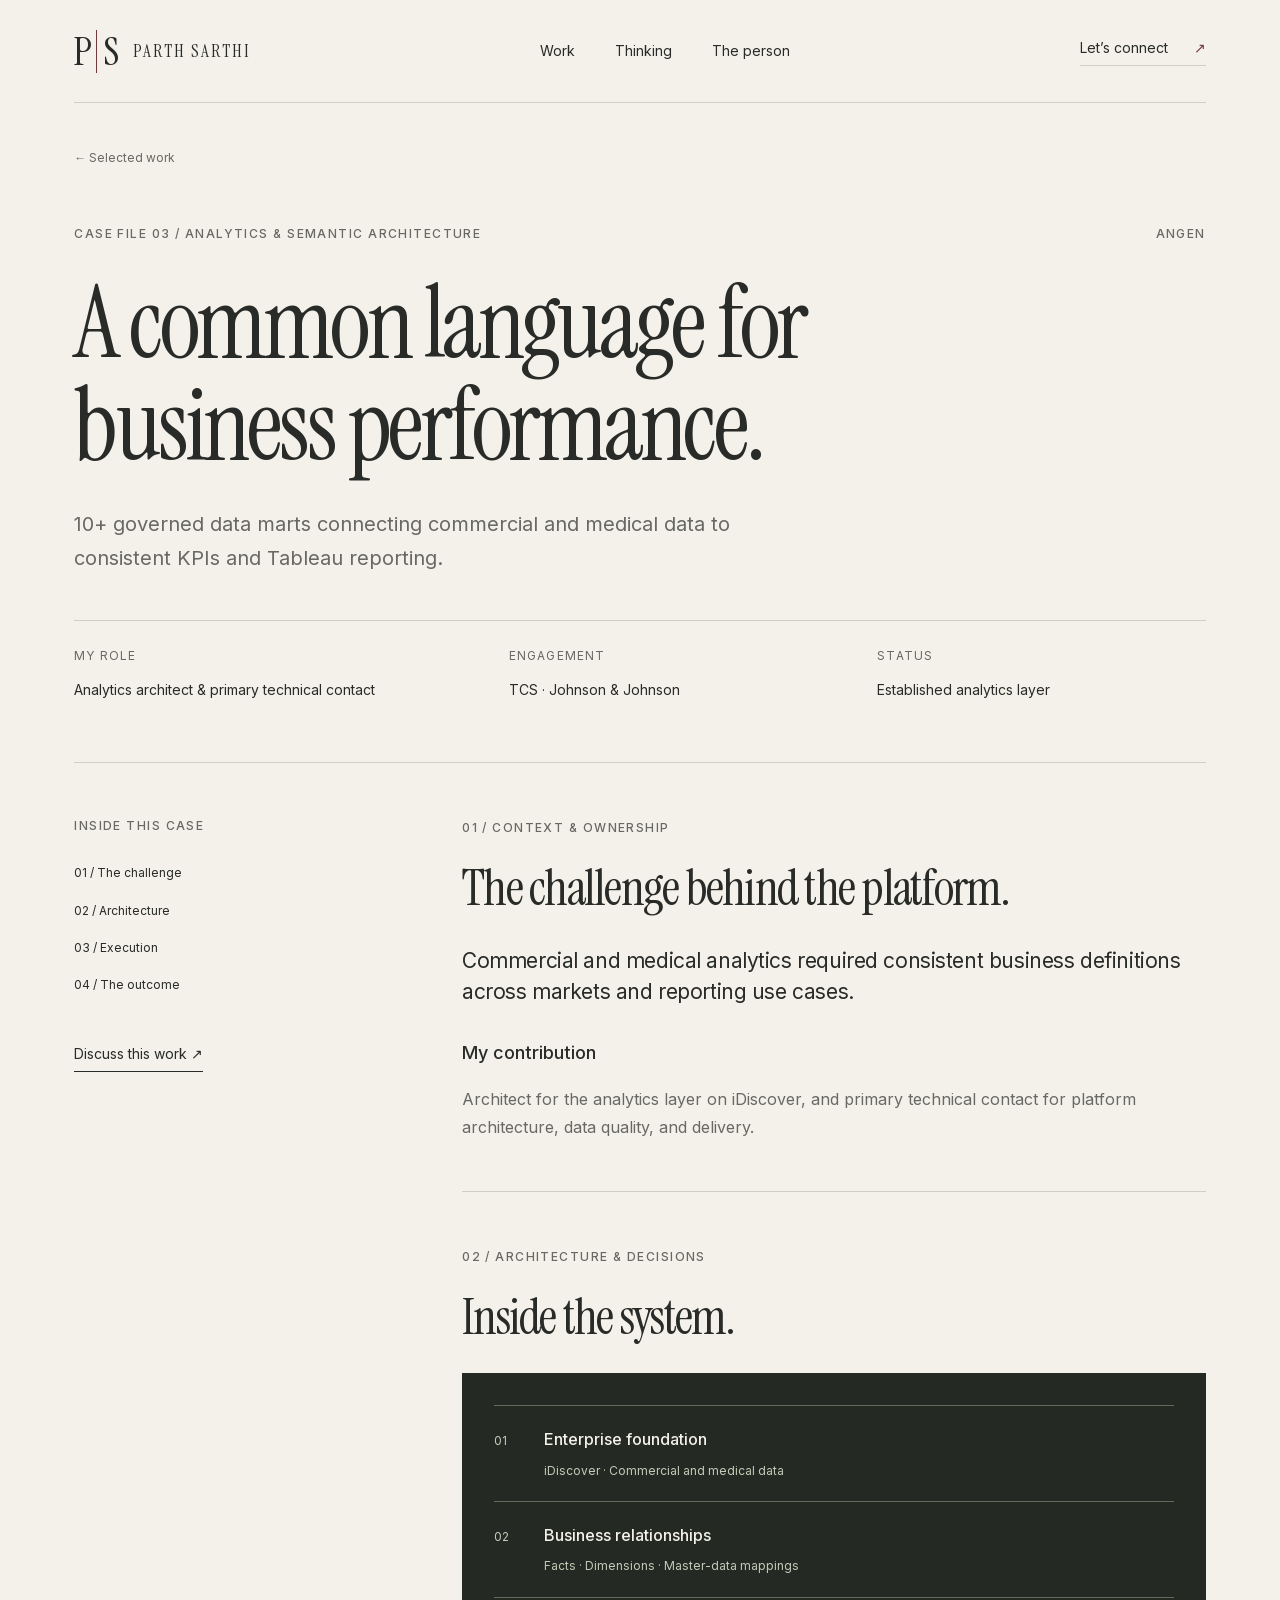
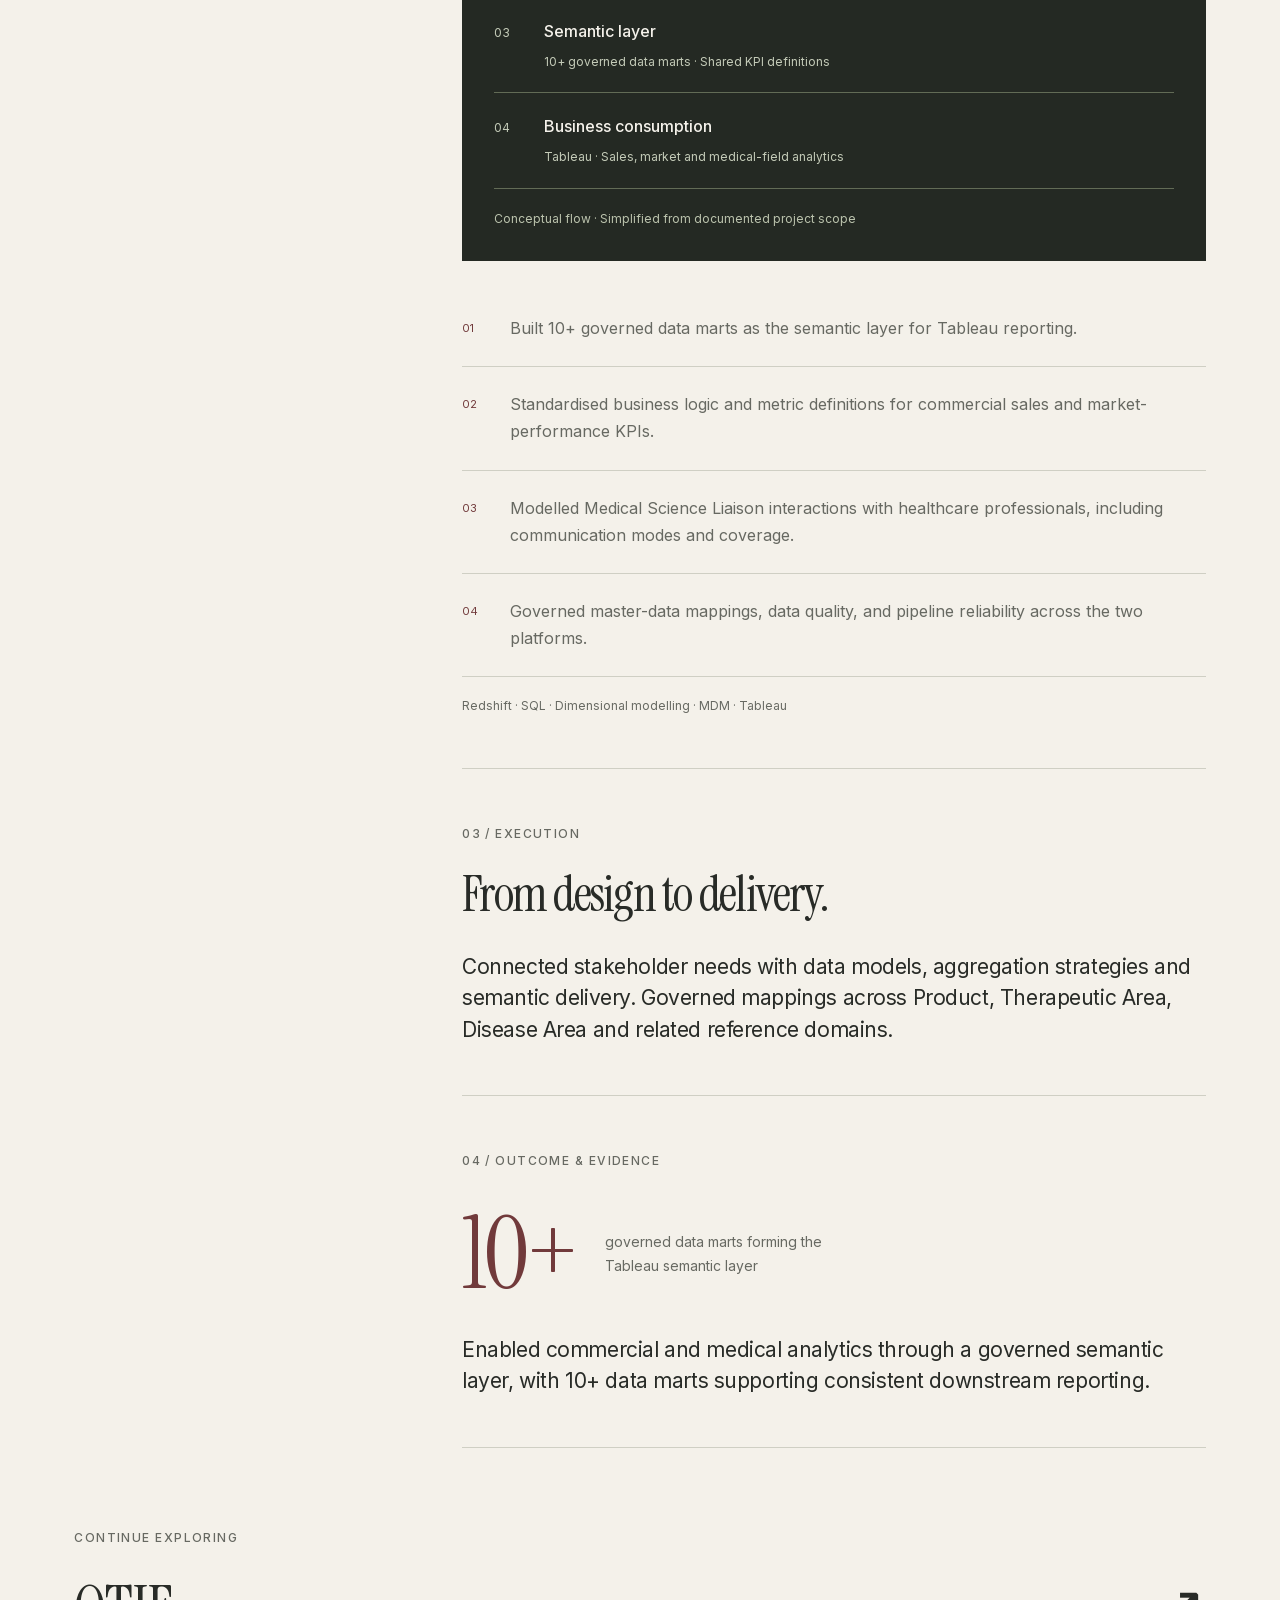
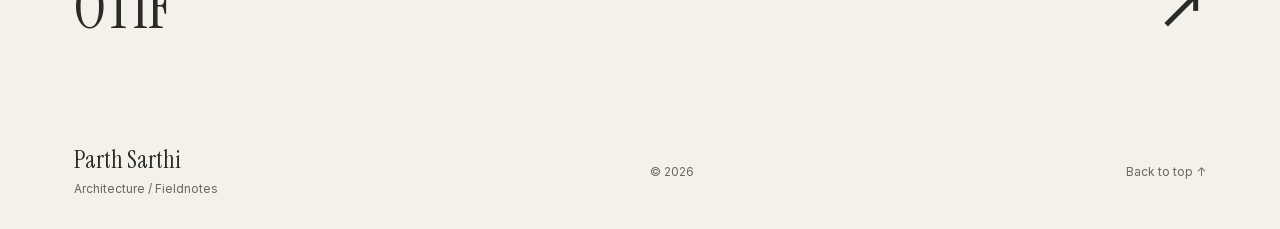
==== commit 193315f0: "Remove evidence placeholder panels from case studies" ====
--- a/work/angen/index.html
+++ b/work/angen/index.html
@@ -1,3 +1,3 @@
 <!doctype html>
-<html lang="en"><head><meta charset="utf-8"><meta name="viewport" content="width=device-width, initial-scale=1"><title>AnGen — A common language for business performance.</title><meta name="description" content="10+ governed data marts connecting commercial and medical data to consistent KPIs and Tableau reporting."><meta name="theme-color" content="#f4f1ea"><link rel="canonical" href="https://parth-sarthi-portfolio.parthsarthi2928.chatgpt.site/work/angen/"><meta property="og:type" content="website"><meta property="og:title" content="AnGen — A common language for business performance."><meta property="og:description" content="10+ governed data marts connecting commercial and medical data to consistent KPIs and Tableau reporting."><meta property="og:url" content="https://parth-sarthi-portfolio.parthsarthi2928.chatgpt.site/work/angen/"><meta name="twitter:card" content="summary"><meta name="twitter:title" content="AnGen — A common language for business performance."><meta name="twitter:description" content="10+ governed data marts connecting commercial and medical data to consistent KPIs and Tableau reporting."><link rel="icon" href="../../assets/favicon.svg" type="image/svg+xml"><link rel="preload" href="../../assets/fonts/instrument-serif.woff2" as="font" type="font/woff2" crossorigin><link rel="stylesheet" href="../../styles.css?v=48d022df65ec"><script type="application/ld+json">{"@context": "https://schema.org", "@type": "Article", "headline": "AnGen \u2014 A common language for business performance.", "description": "10+ governed data marts connecting commercial and medical data to consistent KPIs and Tableau reporting.", "url": "https://parth-sarthi-portfolio.parthsarthi2928.chatgpt.site/work/angen/", "author": {"@type": "Person", "name": "Parth Sarthi", "url": "https://parth-sarthi-portfolio.parthsarthi2928.chatgpt.site"}}</script><script src="../../script.js" defer></script><noscript><style>.mobile-menu[hidden]{display:flex!important;position:static;flex-direction:column;gap:12px;padding:20px 0;width:100%}.site-header{flex-wrap:wrap}.menu-toggle,.gallery-controls,.credential-filters{display:none!important}@media(min-width:761px){.mobile-menu[hidden]{display:none!important}}</style></noscript></head><body><a class="skip-link" href="#main">Skip to content</a><header class="site-header wrap"><a class="brand" href="../../index.html" aria-label="Parth Sarthi home"><span class="brand-monogram" aria-hidden="true"><span>P</span><i></i><span>S</span></span><span class="brand-wordmark">PARTH SARTHI</span></a><nav class="desktop-nav" aria-label="Main navigation"><a href="../../index.html#selected-work">Work</a><a href="../../index.html#architecture">Thinking</a><a href="../../index.html#person">The person</a></nav><div class="header-end"><a href="mailto:parthsarthi2928@gmail.com" class="header-contact">Let’s connect <span>↗</span></a><button class="menu-toggle" type="button" aria-controls="mobile-menu" aria-expanded="false">Menu <span>+</span></button></div><nav id="mobile-menu" class="mobile-menu" aria-label="Mobile navigation" hidden><a href="../../index.html#selected-work">Selected work</a><a href="../../index.html#architecture">Architectural thinking</a><a href="../../index.html#leadership">Leadership</a><a href="../../index.html#person">The person</a><a href="../../index.html#contact">Contact</a><a href="../../assets/Parth-Sarthi-Resume.pdf">Read résumé ↗</a></nav></header><main id="main"><div class="reading-progress" aria-hidden="true"></div><section class="case-hero wrap"><a class="back-link" href="../../index.html#selected-work">← Selected work</a><div class="case-hero-top"><span class="eyebrow">CASE FILE 03 / Analytics &amp; semantic architecture</span><span class="eyebrow">AnGen</span></div><h1>A common language for business performance.</h1><p class="case-summary">10+ governed data marts connecting commercial and medical data to consistent KPIs and Tableau reporting.</p><dl class="case-meta"><div><dt>MY ROLE</dt><dd>Analytics architect &amp; primary technical contact</dd></div><div><dt>ENGAGEMENT</dt><dd>TCS · Johnson & Johnson</dd></div><div><dt>STATUS</dt><dd>Established analytics layer</dd></div></dl></section><div class="case-body wrap"><aside class="case-index"><span class="eyebrow">INSIDE THIS CASE</span><nav aria-label="Case study sections"><a href="#context">01 / The challenge</a><a href="#architecture">02 / Architecture</a><a href="#execution">03 / Execution</a><a href="#impact">04 / The outcome</a></nav><a class="text-link" href="mailto:parthsarthi2928@gmail.com">Discuss this work ↗</a></aside><article class="case-content"><section id="context"><span class="eyebrow">01 / CONTEXT & OWNERSHIP</span><h2>The challenge behind the platform.</h2><p class="large-copy">Commercial and medical analytics required consistent business definitions across markets and reporting use cases.</p><h3>My contribution</h3><p>Architect for the analytics layer on iDiscover, and primary technical contact for platform architecture, data quality, and delivery.</p></section><section id="architecture"><span class="eyebrow">02 / ARCHITECTURE & DECISIONS</span><h2>Inside the system.</h2><figure class="case-diagram"><div class="case-flow-step"><span>01</span><div><strong>Enterprise foundation</strong><small>iDiscover · Commercial and medical data</small></div></div><div class="case-flow-step"><span>02</span><div><strong>Business relationships</strong><small>Facts · Dimensions · Master-data mappings</small></div></div><div class="case-flow-step"><span>03</span><div><strong>Semantic layer</strong><small>10+ governed data marts · Shared KPI definitions</small></div></div><div class="case-flow-step"><span>04</span><div><strong>Business consumption</strong><small>Tableau · Sales, market and medical-field analytics</small></div></div><figcaption>Conceptual flow · Simplified from documented project scope</figcaption></figure><div class="decision-list"><article><span>01</span><p>Built 10+ governed data marts as the semantic layer for Tableau reporting.</p></article><article><span>02</span><p>Standardised business logic and metric definitions for commercial sales and market-performance KPIs.</p></article><article><span>03</span><p>Modelled Medical Science Liaison interactions with healthcare professionals, including communication modes and coverage.</p></article><article><span>04</span><p>Governed master-data mappings, data quality, and pipeline reliability across the two platforms.</p></article></div><p class="case-stack">Redshift · SQL · Dimensional modelling · MDM · Tableau</p></section><section id="execution"><span class="eyebrow">03 / EXECUTION</span><h2>From design to delivery.</h2><p class="large-copy">Connected stakeholder needs with data models, aggregation strategies and semantic delivery. Governed mappings across Product, Therapeutic Area, Disease Area and related reference domains.</p></section><section id="impact"><span class="eyebrow">04 / OUTCOME & EVIDENCE</span><div class="case-impact"><strong>10+</strong><span>governed data marts forming the Tableau semantic layer</span></div><p class="large-copy">Enabled commercial and medical analytics through a governed semantic layer, with 10+ data marts supporting consistent downstream reporting.</p><details class="evidence-gap"><summary>Evidence to add <span>+</span></summary><p>This case reflects the supplied résumé. The next layer of evidence:</p><ul><li>Markets, active users and reporting teams</li><li>An anonymised KPI or semantic-model example</li><li>Reporting time saved and adoption evidence</li></ul></details></section></article></div><section class="next-case wrap"><span class="eyebrow">CONTINUE EXPLORING</span><a href="../otif/"><span>OTIF</span><span>↗</span></a></section>
+<html lang="en"><head><meta charset="utf-8"><meta name="viewport" content="width=device-width, initial-scale=1"><title>AnGen — A common language for business performance.</title><meta name="description" content="10+ governed data marts connecting commercial and medical data to consistent KPIs and Tableau reporting."><meta name="theme-color" content="#f4f1ea"><link rel="canonical" href="https://parth-sarthi-portfolio.parthsarthi2928.chatgpt.site/work/angen/"><meta property="og:type" content="website"><meta property="og:title" content="AnGen — A common language for business performance."><meta property="og:description" content="10+ governed data marts connecting commercial and medical data to consistent KPIs and Tableau reporting."><meta property="og:url" content="https://parth-sarthi-portfolio.parthsarthi2928.chatgpt.site/work/angen/"><meta name="twitter:card" content="summary"><meta name="twitter:title" content="AnGen — A common language for business performance."><meta name="twitter:description" content="10+ governed data marts connecting commercial and medical data to consistent KPIs and Tableau reporting."><link rel="icon" href="../../assets/favicon.svg" type="image/svg+xml"><link rel="preload" href="../../assets/fonts/instrument-serif.woff2" as="font" type="font/woff2" crossorigin><link rel="stylesheet" href="../../styles.css?v=48d022df65ec"><script type="application/ld+json">{"@context": "https://schema.org", "@type": "Article", "headline": "AnGen \u2014 A common language for business performance.", "description": "10+ governed data marts connecting commercial and medical data to consistent KPIs and Tableau reporting.", "url": "https://parth-sarthi-portfolio.parthsarthi2928.chatgpt.site/work/angen/", "author": {"@type": "Person", "name": "Parth Sarthi", "url": "https://parth-sarthi-portfolio.parthsarthi2928.chatgpt.site"}}</script><script src="../../script.js" defer></script><noscript><style>.mobile-menu[hidden]{display:flex!important;position:static;flex-direction:column;gap:12px;padding:20px 0;width:100%}.site-header{flex-wrap:wrap}.menu-toggle,.gallery-controls,.credential-filters{display:none!important}@media(min-width:761px){.mobile-menu[hidden]{display:none!important}}</style></noscript></head><body><a class="skip-link" href="#main">Skip to content</a><header class="site-header wrap"><a class="brand" href="../../index.html" aria-label="Parth Sarthi home"><span class="brand-monogram" aria-hidden="true"><span>P</span><i></i><span>S</span></span><span class="brand-wordmark">PARTH SARTHI</span></a><nav class="desktop-nav" aria-label="Main navigation"><a href="../../index.html#selected-work">Work</a><a href="../../index.html#architecture">Thinking</a><a href="../../index.html#person">The person</a></nav><div class="header-end"><a href="mailto:parthsarthi2928@gmail.com" class="header-contact">Let’s connect <span>↗</span></a><button class="menu-toggle" type="button" aria-controls="mobile-menu" aria-expanded="false">Menu <span>+</span></button></div><nav id="mobile-menu" class="mobile-menu" aria-label="Mobile navigation" hidden><a href="../../index.html#selected-work">Selected work</a><a href="../../index.html#architecture">Architectural thinking</a><a href="../../index.html#leadership">Leadership</a><a href="../../index.html#person">The person</a><a href="../../index.html#contact">Contact</a><a href="../../assets/Parth-Sarthi-Resume.pdf">Read résumé ↗</a></nav></header><main id="main"><div class="reading-progress" aria-hidden="true"></div><section class="case-hero wrap"><a class="back-link" href="../../index.html#selected-work">← Selected work</a><div class="case-hero-top"><span class="eyebrow">CASE FILE 03 / Analytics &amp; semantic architecture</span><span class="eyebrow">AnGen</span></div><h1>A common language for business performance.</h1><p class="case-summary">10+ governed data marts connecting commercial and medical data to consistent KPIs and Tableau reporting.</p><dl class="case-meta"><div><dt>MY ROLE</dt><dd>Analytics architect &amp; primary technical contact</dd></div><div><dt>ENGAGEMENT</dt><dd>TCS · Johnson & Johnson</dd></div><div><dt>STATUS</dt><dd>Established analytics layer</dd></div></dl></section><div class="case-body wrap"><aside class="case-index"><span class="eyebrow">INSIDE THIS CASE</span><nav aria-label="Case study sections"><a href="#context">01 / The challenge</a><a href="#architecture">02 / Architecture</a><a href="#execution">03 / Execution</a><a href="#impact">04 / The outcome</a></nav><a class="text-link" href="mailto:parthsarthi2928@gmail.com">Discuss this work ↗</a></aside><article class="case-content"><section id="context"><span class="eyebrow">01 / CONTEXT & OWNERSHIP</span><h2>The challenge behind the platform.</h2><p class="large-copy">Commercial and medical analytics required consistent business definitions across markets and reporting use cases.</p><h3>My contribution</h3><p>Architect for the analytics layer on iDiscover, and primary technical contact for platform architecture, data quality, and delivery.</p></section><section id="architecture"><span class="eyebrow">02 / ARCHITECTURE & DECISIONS</span><h2>Inside the system.</h2><figure class="case-diagram"><div class="case-flow-step"><span>01</span><div><strong>Enterprise foundation</strong><small>iDiscover · Commercial and medical data</small></div></div><div class="case-flow-step"><span>02</span><div><strong>Business relationships</strong><small>Facts · Dimensions · Master-data mappings</small></div></div><div class="case-flow-step"><span>03</span><div><strong>Semantic layer</strong><small>10+ governed data marts · Shared KPI definitions</small></div></div><div class="case-flow-step"><span>04</span><div><strong>Business consumption</strong><small>Tableau · Sales, market and medical-field analytics</small></div></div><figcaption>Conceptual flow · Simplified from documented project scope</figcaption></figure><div class="decision-list"><article><span>01</span><p>Built 10+ governed data marts as the semantic layer for Tableau reporting.</p></article><article><span>02</span><p>Standardised business logic and metric definitions for commercial sales and market-performance KPIs.</p></article><article><span>03</span><p>Modelled Medical Science Liaison interactions with healthcare professionals, including communication modes and coverage.</p></article><article><span>04</span><p>Governed master-data mappings, data quality, and pipeline reliability across the two platforms.</p></article></div><p class="case-stack">Redshift · SQL · Dimensional modelling · MDM · Tableau</p></section><section id="execution"><span class="eyebrow">03 / EXECUTION</span><h2>From design to delivery.</h2><p class="large-copy">Connected stakeholder needs with data models, aggregation strategies and semantic delivery. Governed mappings across Product, Therapeutic Area, Disease Area and related reference domains.</p></section><section id="impact"><span class="eyebrow">04 / OUTCOME & EVIDENCE</span><div class="case-impact"><strong>10+</strong><span>governed data marts forming the Tableau semantic layer</span></div><p class="large-copy">Enabled commercial and medical analytics through a governed semantic layer, with 10+ data marts supporting consistent downstream reporting.</p></section></article></div><section class="next-case wrap"><span class="eyebrow">CONTINUE EXPLORING</span><a href="../otif/"><span>OTIF</span><span>↗</span></a></section>
 </main><footer class="site-footer wrap"><a class="footer-brand" href="../../index.html">Parth Sarthi<span>Architecture / Fieldnotes</span></a><span>© <span data-year>2026</span></span><a href="#main">Back to top ↑</a></footer></body></html>
